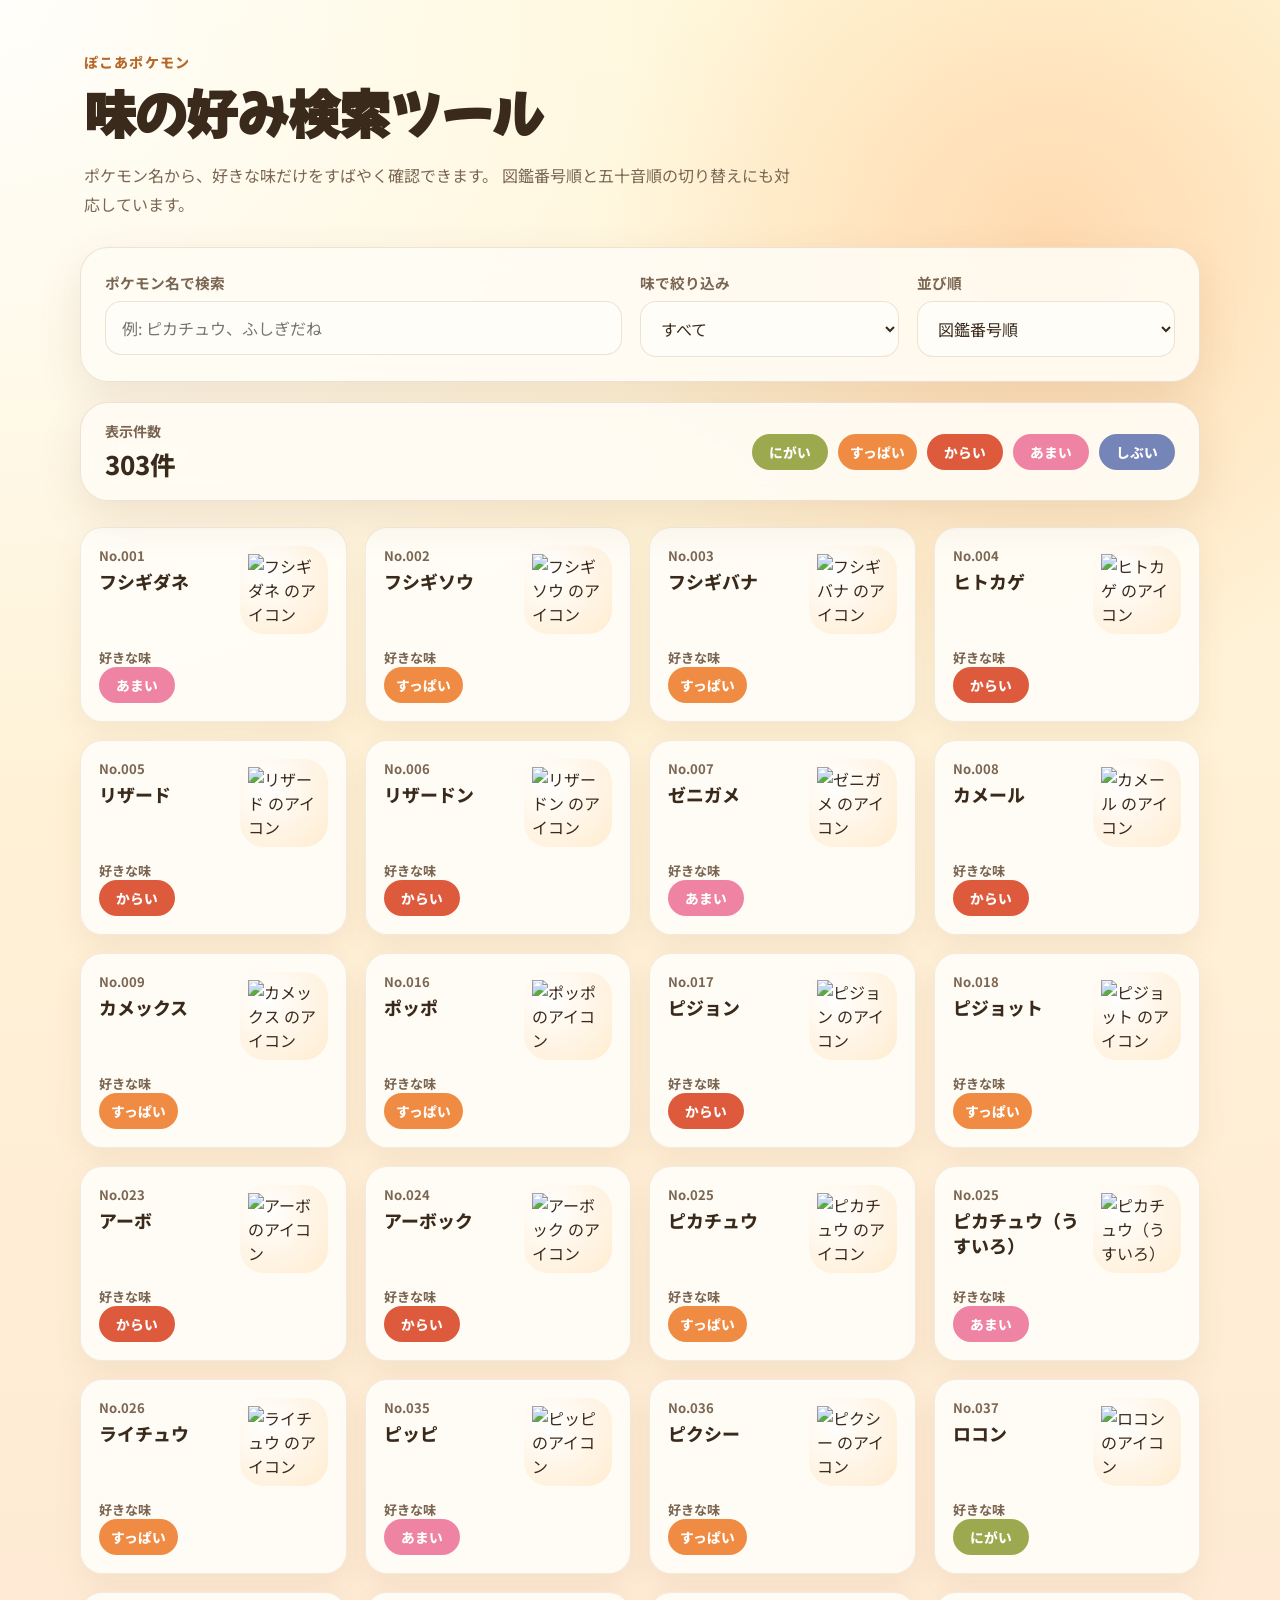
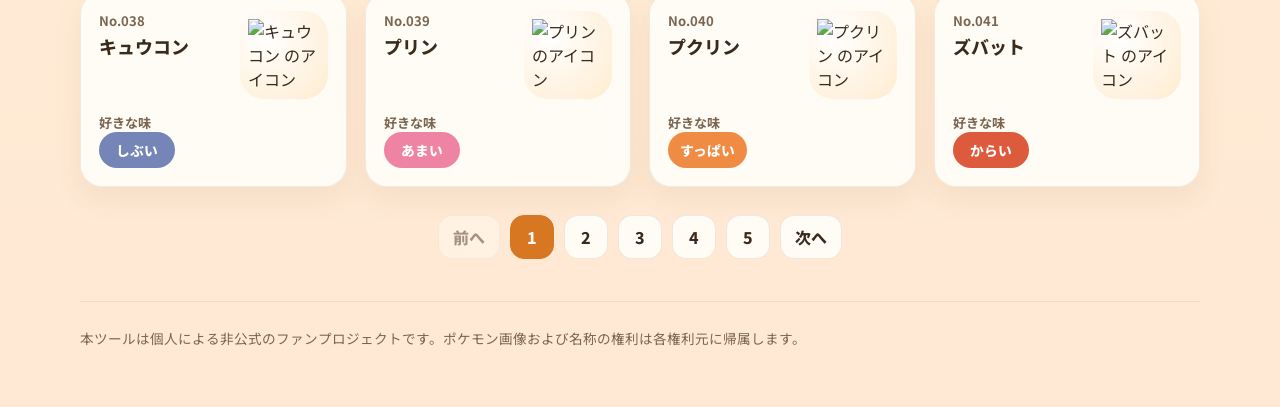
==== index.html @ 2822f82b "Add pokemon taste search tool" ====
<!DOCTYPE html>
<html lang="ja">
<head>
  <meta charset="UTF-8">
  <meta name="viewport" content="width=device-width, initial-scale=1.0">
  <title>ぽこあ 味の好み検索</title>
  <meta name="description" content="ポケモン名から、にがい・すっぱい・からい・あまい・しぶいの好みを検索できるツールです。">
  <link rel="preconnect" href="https://fonts.googleapis.com">
  <link rel="preconnect" href="https://fonts.gstatic.com" crossorigin>
  <link href="https://fonts.googleapis.com/css2?family=Mochiy+Pop+One&family=Noto+Sans+JP:wght@400;500;700;800&display=swap" rel="stylesheet">
  <link rel="stylesheet" href="./style.css">
</head>
<body>
  <main class="page">
    <section class="hero">
      <p class="hero-kicker">ぽこあポケモン</p>
      <h1>味の好み検索ツール</h1>
      <p class="hero-copy">
        ポケモン名から、好きな味だけをすばやく確認できます。
        図鑑番号順と五十音順の切り替えにも対応しています。
      </p>
    </section>

    <section class="panel controls" aria-label="検索条件">
      <div class="field field-wide">
        <label for="searchName">ポケモン名で検索</label>
        <input id="searchName" type="text" placeholder="例: ピカチュウ、ふしぎだね">
      </div>

      <div class="field">
        <label for="tasteFilter">味で絞り込み</label>
        <select id="tasteFilter">
          <option value="">すべて</option>
          <option value="にがい">にがい</option>
          <option value="すっぱい">すっぱい</option>
          <option value="からい">からい</option>
          <option value="あまい">あまい</option>
          <option value="しぶい">しぶい</option>
        </select>
      </div>

      <div class="field">
        <label for="sortOrder">並び順</label>
        <select id="sortOrder">
          <option value="dex">図鑑番号順</option>
          <option value="kana">五十音順</option>
        </select>
      </div>
    </section>

    <section class="panel summary" aria-live="polite">
      <div>
        <p class="summary-label">表示件数</p>
        <p id="resultCount" class="summary-value">0件</p>
      </div>
      <div class="taste-legend" aria-label="味の色分け">
        <span class="taste-pill taste-にがい">にがい</span>
        <span class="taste-pill taste-すっぱい">すっぱい</span>
        <span class="taste-pill taste-からい">からい</span>
        <span class="taste-pill taste-あまい">あまい</span>
        <span class="taste-pill taste-しぶい">しぶい</span>
      </div>
    </section>

    <section>
      <div id="pokemonGrid" class="pokemon-grid" aria-live="polite"></div>
      <div id="pagination" class="pagination" aria-label="ページ切り替え"></div>
    </section>

    <footer class="site-footer">
      <p>本ツールは個人による非公式のファンプロジェクトです。ポケモン画像および名称の権利は各権利元に帰属します。</p>
    </footer>
  </main>

  <script src="./data/pokemon-tastes.js"></script>
  <script src="./script.js"></script>
</body>
</html>
---- style.css ----
:root {
  --bg-top: #fff7d8;
  --bg-bottom: #ffe8d4;
  --panel: rgba(255, 252, 245, 0.88);
  --panel-strong: #fffdf7;
  --text-main: #3a2a1c;
  --text-soft: #7a6652;
  --line: rgba(141, 97, 52, 0.16);
  --shadow: 0 16px 44px rgba(123, 76, 31, 0.12);
  --radius-xl: 28px;
  --radius-lg: 22px;
  --radius-md: 16px;
  --taste-bitter: #9da94f;
  --taste-sour: #f08b43;
  --taste-spicy: #dd5a3d;
  --taste-sweet: #ef83a4;
  --taste-astringent: #7585b8;
}

* {
  box-sizing: border-box;
}

body {
  margin: 0;
  font-family: "Noto Sans JP", sans-serif;
  color: var(--text-main);
  background:
    radial-gradient(circle at top left, rgba(255, 255, 255, 0.88), transparent 34%),
    radial-gradient(circle at right 18% top 12%, rgba(255, 209, 163, 0.75), transparent 22%),
    linear-gradient(180deg, var(--bg-top), var(--bg-bottom));
  min-height: 100vh;
}

.page {
  width: min(1120px, calc(100% - 32px));
  margin: 0 auto;
  padding: 40px 0 56px;
}

.hero {
  padding: 12px 4px 28px;
}

.hero-kicker {
  margin: 0 0 10px;
  color: #b56a2c;
  font-size: 0.88rem;
  font-weight: 800;
  letter-spacing: 0.08em;
}

.hero h1 {
  margin: 0;
  font-family: "Mochiy Pop One", sans-serif;
  font-size: clamp(2rem, 4vw, 3.3rem);
  line-height: 1.2;
}

.hero-copy {
  max-width: 720px;
  margin: 18px 0 0;
  color: var(--text-soft);
  line-height: 1.8;
}

.panel {
  background: var(--panel);
  border: 1px solid var(--line);
  border-radius: var(--radius-xl);
  box-shadow: var(--shadow);
  backdrop-filter: blur(14px);
}

.controls {
  display: grid;
  grid-template-columns: minmax(0, 2fr) repeat(2, minmax(180px, 1fr));
  gap: 18px;
  padding: 24px;
}

.field {
  display: flex;
  flex-direction: column;
  gap: 8px;
}

.field label {
  font-size: 0.92rem;
  font-weight: 700;
  color: var(--text-soft);
}

.field input,
.field select {
  width: 100%;
  padding: 14px 16px;
  border: 1px solid rgba(151, 105, 58, 0.18);
  border-radius: var(--radius-md);
  background: var(--panel-strong);
  color: var(--text-main);
  font: inherit;
  outline: none;
  transition: border-color 0.2s ease, transform 0.2s ease, box-shadow 0.2s ease;
}

.field input:focus,
.field select:focus {
  border-color: rgba(219, 119, 33, 0.6);
  box-shadow: 0 0 0 4px rgba(245, 162, 67, 0.14);
  transform: translateY(-1px);
}

.summary {
  display: flex;
  justify-content: space-between;
  align-items: center;
  gap: 16px;
  margin-top: 20px;
  padding: 18px 24px;
}

.summary-label {
  margin: 0 0 4px;
  color: var(--text-soft);
  font-size: 0.88rem;
  font-weight: 700;
}

.summary-value {
  margin: 0;
  font-size: 1.6rem;
  font-weight: 800;
}

.taste-legend {
  display: flex;
  flex-wrap: wrap;
  gap: 10px;
  justify-content: flex-end;
}

.taste-pill {
  display: inline-flex;
  align-items: center;
  justify-content: center;
  min-width: 76px;
  padding: 8px 12px;
  border-radius: 999px;
  font-size: 0.86rem;
  font-weight: 800;
  color: #fff;
}

.taste-にがい { background: var(--taste-bitter); }
.taste-すっぱい { background: var(--taste-sour); }
.taste-からい { background: var(--taste-spicy); }
.taste-あまい { background: var(--taste-sweet); }
.taste-しぶい { background: var(--taste-astringent); }

.pokemon-grid {
  display: grid;
  grid-template-columns: repeat(auto-fill, minmax(230px, 1fr));
  gap: 18px;
  margin-top: 26px;
}

.pokemon-card,
.empty-state {
  background: rgba(255, 253, 248, 0.92);
  border: 1px solid rgba(151, 105, 58, 0.12);
  border-radius: var(--radius-lg);
  box-shadow: 0 12px 30px rgba(123, 76, 31, 0.08);
}

.pokemon-card {
  padding: 18px;
  display: flex;
  flex-direction: column;
  gap: 14px;
  transition: transform 0.24s ease, box-shadow 0.24s ease, border-color 0.24s ease;
}

.pokemon-card:hover {
  transform: translateY(-4px);
  border-color: rgba(219, 119, 33, 0.34);
  box-shadow: 0 18px 38px rgba(123, 76, 31, 0.13);
}

.card-head {
  display: flex;
  justify-content: space-between;
  align-items: flex-start;
  gap: 10px;
}

.card-number {
  margin: 0;
  color: var(--text-soft);
  font-size: 0.82rem;
  font-weight: 700;
}

.card-name {
  margin: 4px 0 0;
  font-size: 1.12rem;
  font-weight: 800;
  line-height: 1.4;
}

.card-icon-wrap {
  width: 88px;
  height: 88px;
  border-radius: 24px;
  background:
    radial-gradient(circle at 30% 30%, rgba(255, 255, 255, 0.95), rgba(255, 235, 206, 0.94));
  display: grid;
  place-items: center;
  flex-shrink: 0;
  overflow: hidden;
}

.card-icon {
  width: 72px;
  height: 72px;
  object-fit: contain;
}

.card-footer {
  display: flex;
  justify-content: flex-start;
  align-items: center;
  gap: 10px;
}

.taste-caption {
  margin: 0;
  color: var(--text-soft);
  font-size: 0.82rem;
  font-weight: 700;
}

.empty-state {
  grid-column: 1 / -1;
  padding: 48px 24px;
  text-align: center;
}

.empty-state h2 {
  margin: 0 0 10px;
  font-size: 1.3rem;
}

.empty-state p {
  margin: 0;
  color: var(--text-soft);
  line-height: 1.7;
}

.pagination {
  display: flex;
  justify-content: center;
  flex-wrap: wrap;
  gap: 10px;
  margin-top: 28px;
}

.page-btn {
  min-width: 44px;
  height: 44px;
  padding: 0 14px;
  border: 1px solid rgba(151, 105, 58, 0.14);
  border-radius: 14px;
  background: rgba(255, 253, 248, 0.92);
  color: var(--text-main);
  font: inherit;
  font-weight: 800;
  cursor: pointer;
  transition: background-color 0.2s ease, border-color 0.2s ease, transform 0.2s ease;
}

.page-btn:hover:not(:disabled) {
  transform: translateY(-1px);
  border-color: rgba(219, 119, 33, 0.35);
}

.page-btn.active {
  background: #d77721;
  border-color: #d77721;
  color: #fff;
}

.page-btn:disabled {
  opacity: 0.45;
  cursor: not-allowed;
}

.site-footer {
  margin-top: 42px;
  padding-top: 24px;
  border-top: 1px solid rgba(151, 105, 58, 0.12);
}

.site-footer p {
  margin: 0;
  color: var(--text-soft);
  font-size: 0.85rem;
  line-height: 1.8;
}

@media (max-width: 900px) {
  .controls {
    grid-template-columns: 1fr;
  }

  .summary {
    flex-direction: column;
    align-items: flex-start;
  }

  .taste-legend {
    justify-content: flex-start;
  }
}

@media (max-width: 640px) {
  .page {
    width: min(100% - 20px, 1120px);
    padding-top: 24px;
  }

  .hero {
    padding-bottom: 20px;
  }

  .pokemon-grid {
    grid-template-columns: 1fr;
  }
}
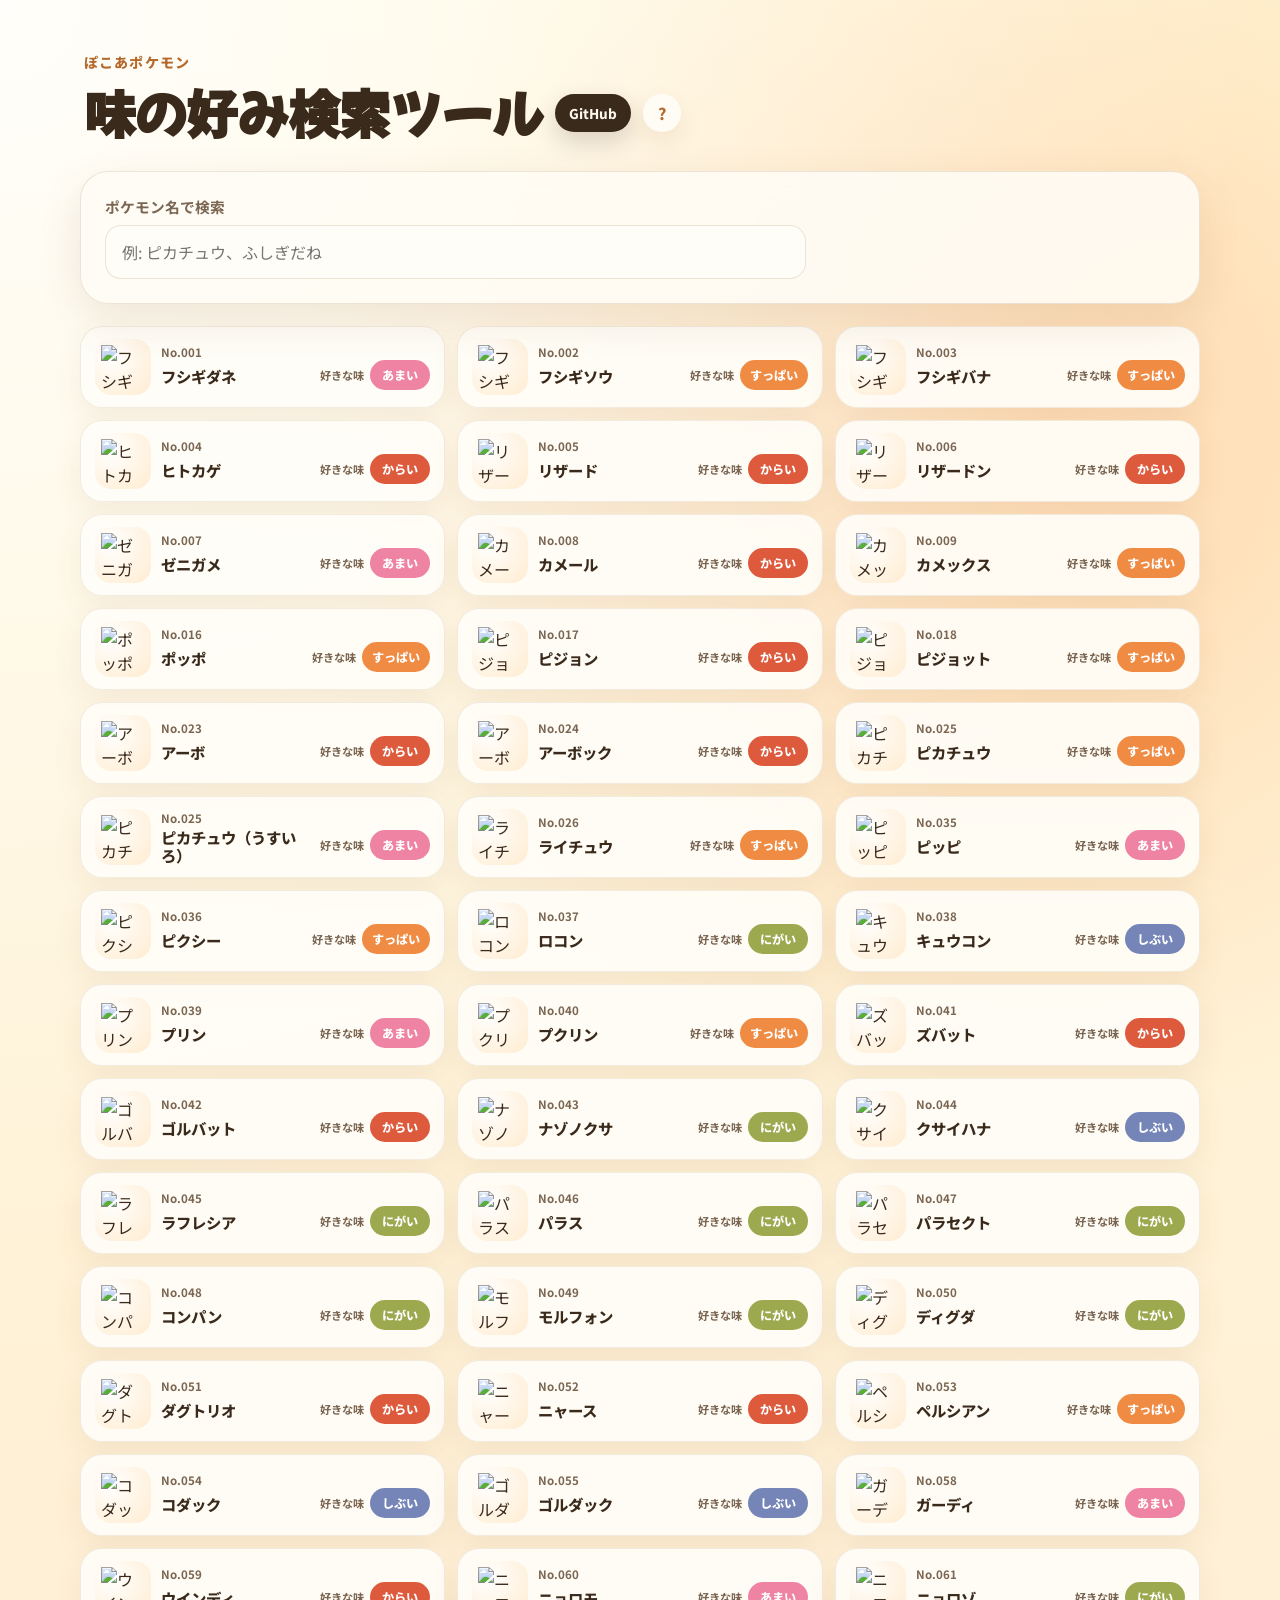
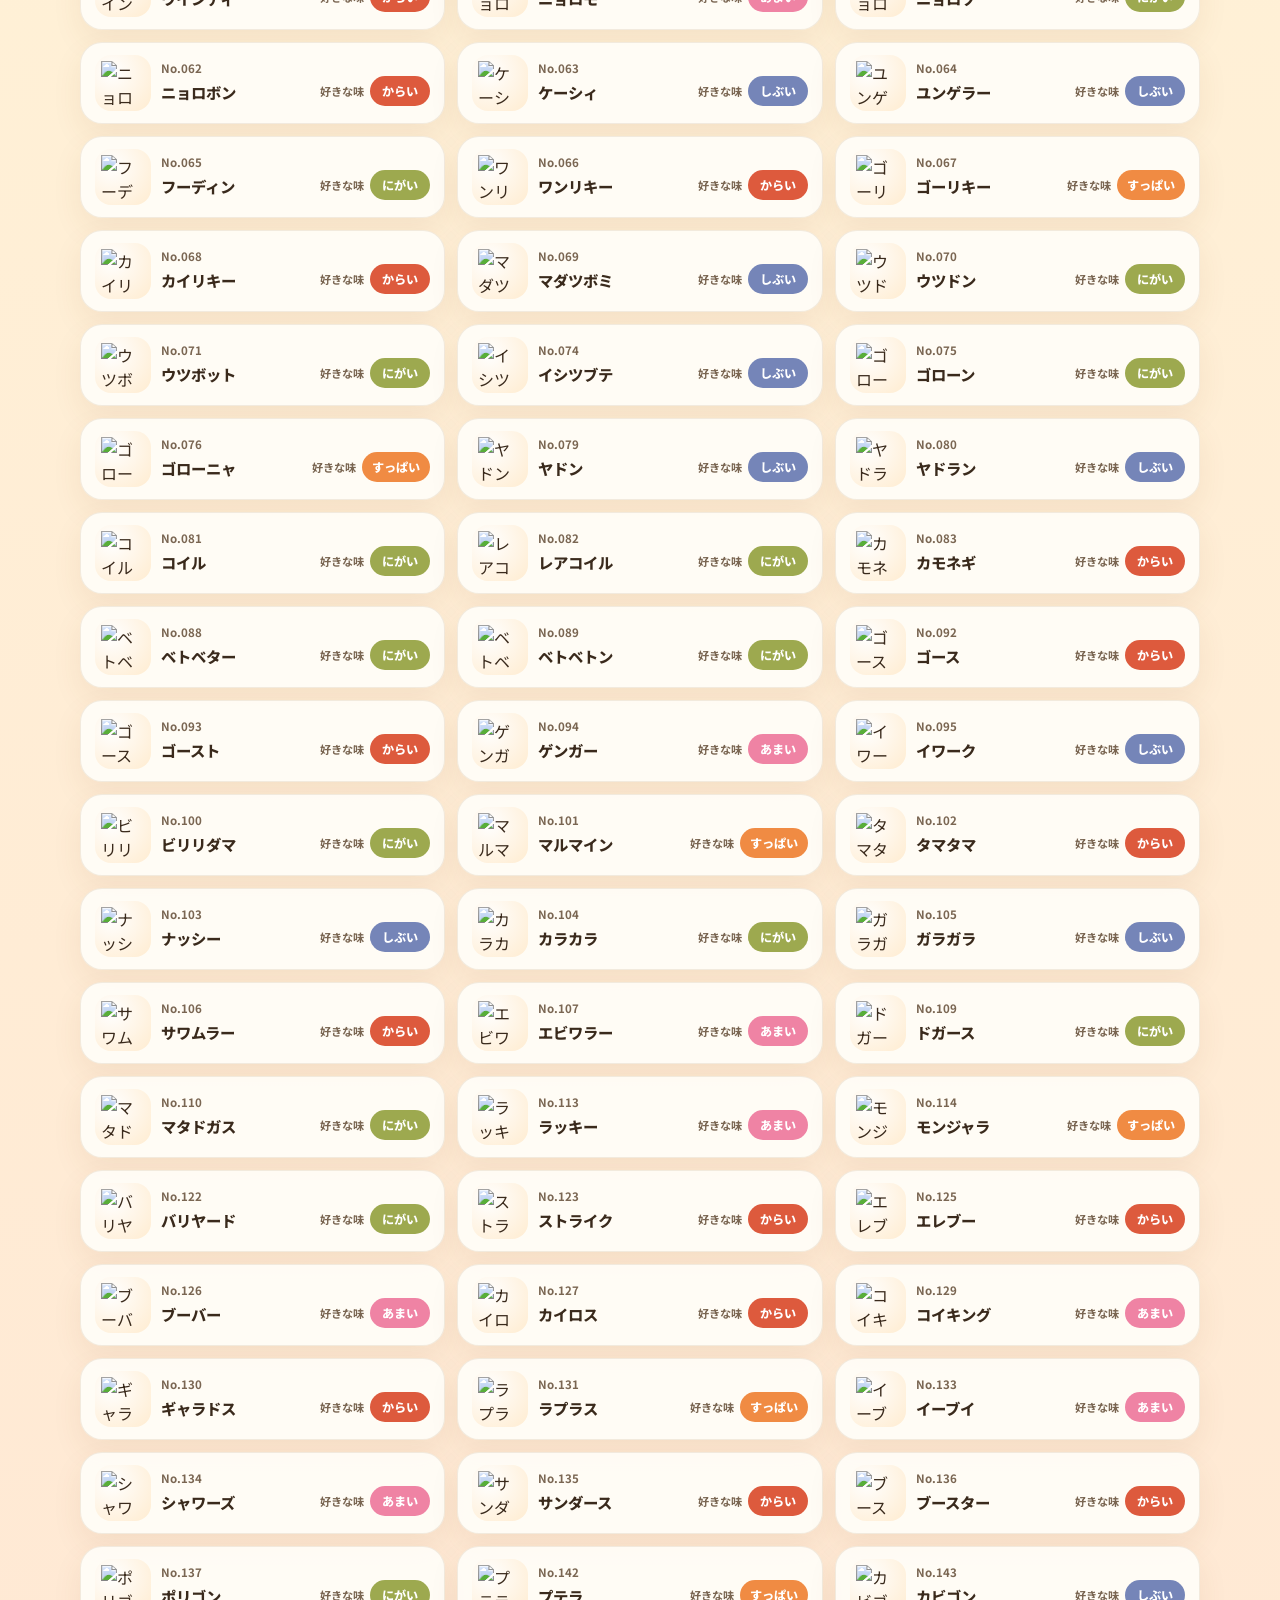
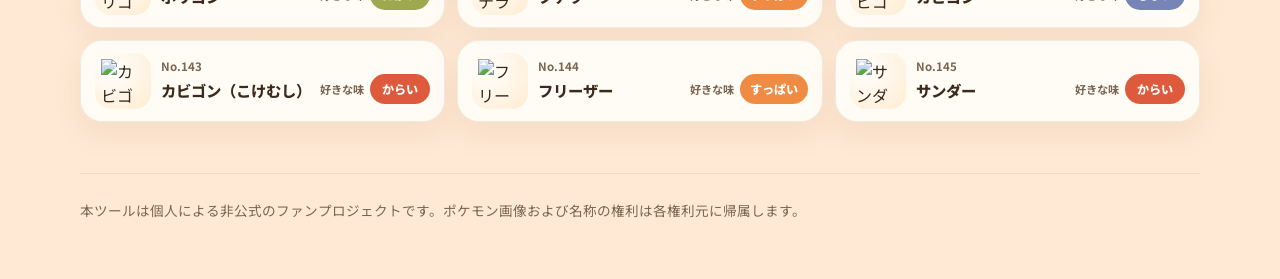
==== commit 8f6cfaba: "Refine search UI and related Pokemon display" ====
--- a/index.html
+++ b/index.html
@@ -8,63 +8,709 @@
   <link rel="preconnect" href="https://fonts.googleapis.com">
   <link rel="preconnect" href="https://fonts.gstatic.com" crossorigin>
   <link href="https://fonts.googleapis.com/css2?family=Mochiy+Pop+One&family=Noto+Sans+JP:wght@400;500;700;800&display=swap" rel="stylesheet">
-  <link rel="stylesheet" href="./style.css">
+  <style>
+:root {
+  --bg-top: #fff7d8;
+  --bg-bottom: #ffe8d4;
+  --panel: rgba(255, 252, 245, 0.88);
+  --panel-strong: #fffdf7;
+  --text-main: #3a2a1c;
+  --text-soft: #7a6652;
+  --line: rgba(141, 97, 52, 0.16);
+  --shadow: 0 16px 44px rgba(123, 76, 31, 0.12);
+  --radius-xl: 28px;
+  --radius-lg: 22px;
+  --radius-md: 16px;
+  --taste-bitter: #9da94f;
+  --taste-sour: #f08b43;
+  --taste-spicy: #dd5a3d;
+  --taste-sweet: #ef83a4;
+  --taste-astringent: #7585b8;
+}
+
+* {
+  box-sizing: border-box;
+}
+
+body {
+  margin: 0;
+  font-family: "Noto Sans JP", sans-serif;
+  color: var(--text-main);
+  background:
+    radial-gradient(circle at top left, rgba(255, 255, 255, 0.88), transparent 34%),
+    radial-gradient(circle at right 18% top 12%, rgba(255, 209, 163, 0.75), transparent 22%),
+    linear-gradient(180deg, var(--bg-top), var(--bg-bottom));
+  min-height: 100vh;
+}
+
+.page {
+  width: min(1120px, calc(100% - 32px));
+  margin: 0 auto;
+  padding: 40px 0 56px;
+}
+
+.hero {
+  padding: 12px 4px 28px;
+}
+
+.hero-kicker {
+  margin: 0 0 10px;
+  color: #b56a2c;
+  font-size: 0.88rem;
+  font-weight: 800;
+  letter-spacing: 0.08em;
+}
+
+.hero h1 {
+  margin: 0;
+  font-family: "Mochiy Pop One", sans-serif;
+  font-size: clamp(2rem, 4vw, 3.3rem);
+  line-height: 1.2;
+}
+
+.hero-title-row {
+  display: inline-flex;
+  align-items: center;
+  gap: 12px;
+  position: relative;
+}
+
+.hero-help {
+  width: 38px;
+  height: 38px;
+  border: 0;
+  border-radius: 999px;
+  background: rgba(255, 253, 248, 0.92);
+  color: #b56a2c;
+  box-shadow: 0 10px 24px rgba(123, 76, 31, 0.1);
+  font: inherit;
+  font-size: 1rem;
+  font-weight: 800;
+  cursor: pointer;
+}
+
+.hero-github-link {
+  display: inline-flex;
+  align-items: center;
+  justify-content: center;
+  height: 38px;
+  padding: 0 14px;
+  border-radius: 999px;
+  background: #3a2a1c;
+  color: #fff8ef;
+  box-shadow: 0 10px 24px rgba(58, 42, 28, 0.18);
+  font-size: 0.84rem;
+  font-weight: 800;
+  text-decoration: none;
+  white-space: nowrap;
+}
+
+.hero-help-pop {
+  position: absolute;
+  top: calc(100% + 12px);
+  left: 0;
+  z-index: 5;
+  width: min(560px, calc(100vw - 40px));
+  padding: 16px;
+  border: 1px solid rgba(151, 105, 58, 0.12);
+  border-radius: 20px;
+  background: rgba(255, 253, 248, 0.96);
+  box-shadow: 0 18px 38px rgba(123, 76, 31, 0.14);
+}
+
+.hero-help-pop[hidden] {
+  display: none;
+}
+
+.hero-help-chips {
+  display: flex;
+  flex-wrap: wrap;
+  gap: 10px;
+}
+
+.hero-info-chip {
+  display: inline-flex;
+  align-items: center;
+  padding: 8px 12px;
+  border-radius: 999px;
+  background: #fff4df;
+  color: var(--text-soft);
+  font-size: 0.85rem;
+  font-weight: 700;
+}
+
+.panel {
+  background: var(--panel);
+  border: 1px solid var(--line);
+  border-radius: var(--radius-xl);
+  box-shadow: var(--shadow);
+  backdrop-filter: blur(14px);
+}
+
+.controls {
+  display: grid;
+  grid-template-columns: minmax(0, 2fr) minmax(180px, 1fr);
+  gap: 18px;
+  padding: 24px;
+}
+
+.field {
+  display: flex;
+  flex-direction: column;
+  gap: 8px;
+}
+
+.field label {
+  font-size: 0.92rem;
+  font-weight: 700;
+  color: var(--text-soft);
+}
+
+.search-input-wrap {
+  position: relative;
+}
+
+.field input,
+.field select {
+  width: 100%;
+  padding: 14px 16px;
+  border: 1px solid rgba(151, 105, 58, 0.18);
+  border-radius: var(--radius-md);
+  background: var(--panel-strong);
+  color: var(--text-main);
+  font: inherit;
+  outline: none;
+  transition: border-color 0.2s ease, transform 0.2s ease, box-shadow 0.2s ease;
+}
+
+.field input:focus,
+.field select:focus {
+  border-color: rgba(219, 119, 33, 0.6);
+  box-shadow: 0 0 0 4px rgba(245, 162, 67, 0.14);
+  transform: translateY(-1px);
+}
+
+.search-input-wrap input {
+  padding-right: 52px;
+}
+
+.search-clear {
+  position: absolute;
+  top: 50%;
+  right: 10px;
+  transform: translateY(-50%);
+  width: 32px;
+  height: 32px;
+  border: 0;
+  border-radius: 999px;
+  background: #f3e4cf;
+  color: #8d6847;
+  font: inherit;
+  font-size: 1rem;
+  font-weight: 800;
+  line-height: 1;
+  cursor: pointer;
+}
+
+.search-clear[hidden] {
+  display: none;
+}
+
+.taste-pill {
+  display: inline-flex;
+  align-items: center;
+  justify-content: center;
+  min-width: 76px;
+  padding: 8px 12px;
+  border-radius: 999px;
+  font-size: 0.86rem;
+  font-weight: 800;
+  color: #fff;
+}
+
+.taste-にがい { background: var(--taste-bitter); }
+.taste-すっぱい { background: var(--taste-sour); }
+.taste-からい { background: var(--taste-spicy); }
+.taste-あまい { background: var(--taste-sweet); }
+.taste-しぶい { background: var(--taste-astringent); }
+
+.pokemon-grid {
+  display: grid;
+  grid-template-columns: repeat(3, minmax(0, 1fr));
+  gap: 12px;
+  margin-top: 22px;
+}
+
+.pokemon-card,
+.empty-state {
+  background: rgba(255, 253, 248, 0.92);
+  border: 1px solid rgba(151, 105, 58, 0.12);
+  border-radius: var(--radius-lg);
+  box-shadow: 0 12px 30px rgba(123, 76, 31, 0.08);
+}
+
+.pokemon-card {
+  padding: 12px 14px;
+  transition: transform 0.24s ease, box-shadow 0.24s ease, border-color 0.24s ease;
+}
+
+.pokemon-card:hover {
+  transform: translateY(-2px);
+  border-color: rgba(219, 119, 33, 0.34);
+  box-shadow: 0 14px 28px rgba(123, 76, 31, 0.11);
+}
+
+.card-main {
+  display: flex;
+  align-items: center;
+  gap: 10px;
+}
+
+.card-body {
+  min-width: 0;
+  flex: 1;
+}
+
+.card-row {
+  display: flex;
+  align-items: center;
+  justify-content: space-between;
+  gap: 10px;
+}
+
+.card-number {
+  margin: 0;
+  color: var(--text-soft);
+  font-size: 0.72rem;
+  font-weight: 700;
+}
+
+.card-name {
+  margin: 2px 0 0;
+  font-size: 0.96rem;
+  font-weight: 800;
+  line-height: 1.2;
+}
+
+.card-icon-wrap {
+  width: 56px;
+  height: 56px;
+  border-radius: 16px;
+  background:
+    radial-gradient(circle at 30% 30%, rgba(255, 255, 255, 0.95), rgba(255, 235, 206, 0.94));
+  display: grid;
+  place-items: center;
+  flex-shrink: 0;
+  overflow: hidden;
+}
+
+.card-icon {
+  width: 44px;
+  height: 44px;
+  object-fit: contain;
+}
+
+.card-footer {
+  display: flex;
+  align-items: center;
+  gap: 6px;
+  flex-shrink: 0;
+}
+
+.card-footer-mobile {
+  display: none;
+}
+
+.taste-caption {
+  margin: 0;
+  color: var(--text-soft);
+  font-size: 0.7rem;
+  font-weight: 700;
+}
+
+.taste-pill {
+  min-width: 60px;
+  padding: 6px 10px;
+  font-size: 0.76rem;
+}
+
+.empty-state {
+  grid-column: 1 / -1;
+  padding: 48px 24px;
+  text-align: center;
+}
+
+.empty-state h2 {
+  margin: 0 0 10px;
+  font-size: 1.3rem;
+}
+
+.empty-state p {
+  margin: 0;
+  color: var(--text-soft);
+  line-height: 1.7;
+}
+
+.scroll-sentinel {
+  width: 100%;
+  height: 1px;
+  margin-top: 8px;
+}
+
+.related-section {
+  margin-top: 24px;
+}
+
+.related-section[hidden] {
+  display: none;
+}
+
+.related-title {
+  margin: 0 0 12px;
+  font-size: 1rem;
+  font-weight: 800;
+}
+
+.related-title-row {
+  display: inline-flex;
+  align-items: center;
+  gap: 10px;
+  position: relative;
+  margin-bottom: 12px;
+}
+
+.related-help-pop {
+  position: absolute;
+  top: calc(100% + 10px);
+  left: 0;
+  z-index: 5;
+  width: min(420px, calc(100vw - 40px));
+  padding: 14px;
+  border: 1px solid rgba(151, 105, 58, 0.12);
+  border-radius: 18px;
+  background: rgba(255, 253, 248, 0.96);
+  box-shadow: 0 18px 38px rgba(123, 76, 31, 0.14);
+}
+
+.related-help-pop[hidden] {
+  display: none;
+}
+
+.related-help-text {
+  margin: 0;
+  color: var(--text-soft);
+  font-size: 0.84rem;
+  line-height: 1.7;
+  font-weight: 700;
+}
+
+.related-grid {
+  display: grid;
+  grid-template-columns: repeat(3, minmax(0, 1fr));
+  gap: 10px;
+}
+
+.related-card {
+  display: flex;
+  align-items: center;
+  gap: 8px;
+  padding: 10px;
+  border: 1px solid rgba(151, 105, 58, 0.12);
+  border-radius: 16px;
+  background: rgba(255, 253, 248, 0.92);
+  box-shadow: 0 10px 24px rgba(123, 76, 31, 0.08);
+}
+
+.related-icon-wrap {
+  width: 42px;
+  height: 42px;
+  display: grid;
+  place-items: center;
+  border-radius: 14px;
+  background: radial-gradient(circle at 30% 30%, rgba(255, 255, 255, 0.95), rgba(255, 235, 206, 0.94));
+  flex-shrink: 0;
+}
+
+.related-icon {
+  width: 34px;
+  height: 34px;
+  object-fit: contain;
+}
+
+.related-body {
+  min-width: 0;
+}
+
+.related-number {
+  margin: 0;
+  color: var(--text-soft);
+  font-size: 0.68rem;
+  font-weight: 700;
+}
+
+.related-name {
+  margin: 2px 0 0;
+  font-size: 0.84rem;
+  font-weight: 800;
+  line-height: 1.2;
+  word-break: break-word;
+}
+
+.related-taste {
+  margin-top: 6px;
+}
+
+.related-taste .taste-pill {
+  min-width: 0;
+  padding: 4px 8px;
+  font-size: 0.68rem;
+}
+
+.site-footer {
+  margin-top: 42px;
+  padding-top: 24px;
+  border-top: 1px solid rgba(151, 105, 58, 0.12);
+}
+
+.site-footer p {
+  margin: 0;
+  color: var(--text-soft);
+  font-size: 0.85rem;
+  line-height: 1.8;
+}
+
+@media (max-width: 900px) {
+  .controls {
+    grid-template-columns: 1fr;
+  }
+
+  .pokemon-grid {
+    grid-template-columns: repeat(2, minmax(0, 1fr));
+  }
+
+  .related-grid {
+    grid-template-columns: repeat(2, minmax(0, 1fr));
+  }
+}
+
+@media (max-width: 640px) {
+  .page {
+    width: min(100% - 20px, 1120px);
+    padding-top: 24px;
+  }
+
+  .hero {
+    padding-bottom: 20px;
+  }
+
+  .hero-title-row {
+    gap: 10px;
+  }
+
+  .hero-help {
+    width: 34px;
+    height: 34px;
+  }
+
+  .hero-github-link {
+    height: 34px;
+    padding: 0 12px;
+    font-size: 0.74rem;
+  }
+
+  .hero-help-pop {
+    left: -4px;
+    padding: 12px;
+  }
+
+  .hero-info-chip {
+    font-size: 0.76rem;
+    padding: 7px 10px;
+  }
+
+  .pokemon-grid {
+    grid-template-columns: repeat(3, minmax(0, 1fr));
+    gap: 8px;
+  }
+
+  .related-grid {
+    grid-template-columns: repeat(3, minmax(0, 1fr));
+    gap: 8px;
+  }
+
+  .related-card {
+    flex-direction: column;
+    align-items: center;
+    gap: 6px;
+    padding: 9px 6px;
+  }
+
+  .related-body {
+    text-align: center;
+  }
+
+  .related-number {
+    font-size: 0.62rem;
+  }
+
+  .related-name {
+    font-size: 0.74rem;
+  }
+
+  .related-taste {
+    margin-top: 5px;
+  }
+
+  .related-taste .taste-pill {
+    padding: 4px 7px;
+    font-size: 0.62rem;
+  }
+
+  .related-icon-wrap {
+    width: 40px;
+    height: 40px;
+  }
+
+  .related-icon {
+    width: 32px;
+    height: 32px;
+  }
+
+  .card-row {
+    flex-direction: column;
+    align-items: center;
+    gap: 4px;
+  }
+
+  .pokemon-card {
+    padding: 10px 6px;
+    border-radius: 18px;
+  }
+
+  .card-main {
+    flex-direction: column;
+    gap: 6px;
+    align-items: center;
+  }
+
+  .card-body {
+    width: 100%;
+  }
+
+  .card-number {
+    text-align: center;
+    font-size: 0.62rem;
+  }
+
+  .card-name {
+    margin: 0;
+    font-size: 0.78rem;
+    text-align: center;
+    word-break: break-word;
+  }
+
+  .card-icon-wrap {
+    width: 46px;
+    height: 46px;
+    border-radius: 14px;
+  }
+
+  .card-icon {
+    width: 36px;
+    height: 36px;
+  }
+
+  .card-footer {
+    display: none;
+  }
+
+  .card-footer-mobile {
+    display: flex;
+    justify-content: center;
+    margin-top: 6px;
+    padding-left: 0;
+  }
+
+  .card-footer-mobile > div {
+    display: flex;
+    justify-content: center;
+  }
+
+  .card-footer-mobile .taste-caption {
+    display: none;
+  }
+
+  .card-footer-mobile .taste-pill {
+    min-width: fit-content;
+    width: auto;
+    padding: 5px 10px;
+    font-size: 0.68rem;
+  }
+}
+  </style>
 </head>
 <body>
   <main class="page">
     <section class="hero">
       <p class="hero-kicker">ぽこあポケモン</p>
-      <h1>味の好み検索ツール</h1>
-      <p class="hero-copy">
-        ポケモン名から、好きな味だけをすばやく確認できます。
-        図鑑番号順と五十音順の切り替えにも対応しています。
-      </p>
+      <div class="hero-title-row">
+        <h1>味の好み検索ツール</h1>
+        <a
+          class="hero-github-link"
+          href="https://github.com/KoichiKiyokawa/pokopia-tools/tree/main"
+          target="_blank"
+          rel="noreferrer"
+        >GitHub</a>
+        <button
+          id="heroHelpButton"
+          class="hero-help"
+          type="button"
+          aria-label="このツールの説明を表示"
+          aria-expanded="false"
+          aria-controls="heroHelpPop"
+        >?</button>
+        <div id="heroHelpPop" class="hero-help-pop" hidden>
+          <div class="hero-help-chips">
+            <span class="hero-info-chip">ポケモン名で検索できます</span>
+            <span class="hero-info-chip">ひらがな入力にも対応しています</span>
+            <span class="hero-info-chip">検索結果は図鑑番号順で表示されます</span>
+            <span class="hero-info-chip">下へ進むと自動で続きを読み込みます</span>
+          </div>
+        </div>
+      </div>
     </section>
 
     <section class="panel controls" aria-label="検索条件">
       <div class="field field-wide">
         <label for="searchName">ポケモン名で検索</label>
-        <input id="searchName" type="text" placeholder="例: ピカチュウ、ふしぎだね">
-      </div>
-
-      <div class="field">
-        <label for="tasteFilter">味で絞り込み</label>
-        <select id="tasteFilter">
-          <option value="">すべて</option>
-          <option value="にがい">にがい</option>
-          <option value="すっぱい">すっぱい</option>
-          <option value="からい">からい</option>
-          <option value="あまい">あまい</option>
-          <option value="しぶい">しぶい</option>
-        </select>
-      </div>
-
-      <div class="field">
-        <label for="sortOrder">並び順</label>
-        <select id="sortOrder">
-          <option value="dex">図鑑番号順</option>
-          <option value="kana">五十音順</option>
-        </select>
+        <div class="search-input-wrap">
+          <input id="searchName" type="text" placeholder="例: ピカチュウ、ふしぎだね">
+          <button id="clearSearchButton" class="search-clear" type="button" aria-label="検索文字をクリア" hidden>×</button>
+        </div>
       </div>
     </section>
 
-    <section class="panel summary" aria-live="polite">
-      <div>
-        <p class="summary-label">表示件数</p>
-        <p id="resultCount" class="summary-value">0件</p>
-      </div>
-      <div class="taste-legend" aria-label="味の色分け">
-        <span class="taste-pill taste-にがい">にがい</span>
-        <span class="taste-pill taste-すっぱい">すっぱい</span>
-        <span class="taste-pill taste-からい">からい</span>
-        <span class="taste-pill taste-あまい">あまい</span>
-        <span class="taste-pill taste-しぶい">しぶい</span>
-      </div>
-    </section>
-
     <section>
       <div id="pokemonGrid" class="pokemon-grid" aria-live="polite"></div>
-      <div id="pagination" class="pagination" aria-label="ページ切り替え"></div>
+      <div id="scrollSentinel" class="scroll-sentinel" aria-hidden="true"></div>
+    </section>
+
+    <section id="relatedSection" class="related-section" hidden>
+      <div class="related-title-row">
+        <h2 class="related-title">関連ポケモン</h2>
+        <button
+          id="relatedHelpButton"
+          class="hero-help"
+          type="button"
+          aria-label="関連ポケモンの説明を表示"
+          aria-expanded="false"
+          aria-controls="relatedHelpPop"
+        >?</button>
+        <div id="relatedHelpPop" class="related-help-pop" hidden>
+          <p class="related-help-text">検索で見つかったポケモンを基準にして、図鑑番号が前後3番くらいの近いポケモンを表示しています。進化前後や近い番号の仲間を見つけやすくするための目安です。</p>
+        </div>
+      </div>
+      <div id="relatedGrid" class="related-grid"></div>
     </section>
 
     <footer class="site-footer">
@@ -72,7 +718,2438 @@
     </footer>
   </main>
 
-  <script src="./data/pokemon-tastes.js"></script>
-  <script src="./script.js"></script>
+  <script>
+window.POKEMON_TASTES = [
+  {
+    "dexNumber": 1,
+    "name": "フシギダネ",
+    "baseName": "フシギダネ",
+    "taste": "あまい",
+    "iconUrl": "https://img.game8.jp/2216228/b55df8b8fe1da2b2a6078a68848c8493.png/show"
+  },
+  {
+    "dexNumber": 2,
+    "name": "フシギソウ",
+    "baseName": "フシギソウ",
+    "taste": "すっぱい",
+    "iconUrl": "https://img.game8.jp/2216272/3da2869732335a0756fcc659ce4cdc3a.png/show"
+  },
+  {
+    "dexNumber": 3,
+    "name": "フシギバナ",
+    "baseName": "フシギバナ",
+    "taste": "すっぱい",
+    "iconUrl": "https://img.game8.jp/2216181/ec5e2d94e72f5778b9bb52118e099465.png/show"
+  },
+  {
+    "dexNumber": 4,
+    "name": "ヒトカゲ",
+    "baseName": "ヒトカゲ",
+    "taste": "からい",
+    "iconUrl": "https://img.game8.jp/6064221/4004e28dc5123e850063aa26226c316c.png/show"
+  },
+  {
+    "dexNumber": 5,
+    "name": "リザード",
+    "baseName": "リザード",
+    "taste": "からい",
+    "iconUrl": "https://img.game8.jp/6064250/26c6d5ce654f1bdf8c8c8f3aee7ac814.png/show"
+  },
+  {
+    "dexNumber": 6,
+    "name": "リザードン",
+    "baseName": "リザードン",
+    "taste": "からい",
+    "iconUrl": "https://img.game8.jp/6064225/f202a62453681f5a0aa4472e6c9c1c61.png/show"
+  },
+  {
+    "dexNumber": 7,
+    "name": "ゼニガメ",
+    "baseName": "ゼニガメ",
+    "taste": "あまい",
+    "iconUrl": "https://img.game8.jp/2216175/748673e4ac051fd6cc20fc07a9c755a2.png/show"
+  },
+  {
+    "dexNumber": 8,
+    "name": "カメール",
+    "baseName": "カメール",
+    "taste": "からい",
+    "iconUrl": "https://img.game8.jp/2216184/79320376adaa5f804a1549f85bc8429b.png/show"
+  },
+  {
+    "dexNumber": 9,
+    "name": "カメックス",
+    "baseName": "カメックス",
+    "taste": "すっぱい",
+    "iconUrl": "https://img.game8.jp/2216256/883a62711d44e5c5d0a1c8e2dc253588.png/show"
+  },
+  {
+    "dexNumber": 16,
+    "name": "ポッポ",
+    "baseName": "ポッポ",
+    "taste": "すっぱい",
+    "iconUrl": "https://img.game8.jp/6064231/9fe8d1eed83ed568dbff0dbdc29d1ed8.png/show"
+  },
+  {
+    "dexNumber": 17,
+    "name": "ピジョン",
+    "baseName": "ピジョン",
+    "taste": "からい",
+    "iconUrl": "https://img.game8.jp/6064240/f57b535f26474d4dae06fbdb8a85c5c0.png/show"
+  },
+  {
+    "dexNumber": 18,
+    "name": "ピジョット",
+    "baseName": "ピジョット",
+    "taste": "すっぱい",
+    "iconUrl": "https://img.game8.jp/6064249/3428f61db70b8582d9915cd821f9bfed.png/show"
+  },
+  {
+    "dexNumber": 23,
+    "name": "アーボ",
+    "baseName": "アーボ",
+    "taste": "からい",
+    "iconUrl": "https://img.game8.jp/2216244/aaafdbb934c081cf134a00bff18db852.png/show"
+  },
+  {
+    "dexNumber": 24,
+    "name": "アーボック",
+    "baseName": "アーボック",
+    "taste": "からい",
+    "iconUrl": "https://img.game8.jp/2216259/c47adf0477290baf7900ba15380cdf8a.png/show"
+  },
+  {
+    "dexNumber": 25,
+    "name": "ピカチュウ",
+    "baseName": "ピカチュウ",
+    "taste": "すっぱい",
+    "iconUrl": "https://img.game8.jp/6064284/02a9e2b2af77763e0522df1dbddc2f0a.png/show"
+  },
+  {
+    "dexNumber": 25,
+    "name": "ピカチュウ（うすいろ）",
+    "baseName": "ピカチュウ",
+    "taste": "あまい",
+    "iconUrl": "https://img.game8.jp/12367386/5779b0a5140d60e05287ab6caa5bcdf0.webp/show"
+  },
+  {
+    "dexNumber": 26,
+    "name": "ライチュウ",
+    "baseName": "ライチュウ",
+    "taste": "すっぱい",
+    "iconUrl": "https://img.game8.jp/6064273/08f8d62c338adb6b5feb356d2928f486.png/show"
+  },
+  {
+    "dexNumber": 35,
+    "name": "ピッピ",
+    "baseName": "ピッピ",
+    "taste": "あまい",
+    "iconUrl": "https://img.game8.jp/4505937/f3f57f6bc4daeb30859e0ea5ebfaacba.png/show"
+  },
+  {
+    "dexNumber": 36,
+    "name": "ピクシー",
+    "baseName": "ピクシー",
+    "taste": "すっぱい",
+    "iconUrl": "https://img.game8.jp/4505994/b580a302249b94285f21c992a2bfb9aa.png/show"
+  },
+  {
+    "dexNumber": 37,
+    "name": "ロコン",
+    "baseName": "ロコン",
+    "taste": "にがい",
+    "iconUrl": "https://img.game8.jp/6064248/48e6bb50e95d60436ee2b77f78e5ec10.png/show"
+  },
+  {
+    "dexNumber": 38,
+    "name": "キュウコン",
+    "baseName": "キュウコン",
+    "taste": "しぶい",
+    "iconUrl": "https://img.game8.jp/6064266/54b14f0c0e94a359ad953ae3a91a2d0f.png/show"
+  },
+  {
+    "dexNumber": 39,
+    "name": "プリン",
+    "baseName": "プリン",
+    "taste": "あまい",
+    "iconUrl": "https://img.game8.jp/6064256/58d74dae54fb1c74f3112c71a4f1285c.png/show"
+  },
+  {
+    "dexNumber": 40,
+    "name": "プクリン",
+    "baseName": "プクリン",
+    "taste": "すっぱい",
+    "iconUrl": "https://img.game8.jp/6064260/e2f84fac7d44da6e0f30094bec355b8b.png/show"
+  },
+  {
+    "dexNumber": 41,
+    "name": "ズバット",
+    "baseName": "ズバット",
+    "taste": "からい",
+    "iconUrl": "https://img.game8.jp/6064245/cb2a22e41d2051ff4a4c9a3fc93c38c4.png/show"
+  },
+  {
+    "dexNumber": 42,
+    "name": "ゴルバット",
+    "baseName": "ゴルバット",
+    "taste": "からい",
+    "iconUrl": "https://img.game8.jp/6064272/cc78c70c89e80061022401265686be4e.png/show"
+  },
+  {
+    "dexNumber": 43,
+    "name": "ナゾノクサ",
+    "baseName": "ナゾノクサ",
+    "taste": "にがい",
+    "iconUrl": "https://img.game8.jp/4505972/2b8126d29bcc10ff33b207c1d040028c.png/show"
+  },
+  {
+    "dexNumber": 44,
+    "name": "クサイハナ",
+    "baseName": "クサイハナ",
+    "taste": "しぶい",
+    "iconUrl": "https://img.game8.jp/4505964/825bf5a7755264e9c54f915ca0817240.png/show"
+  },
+  {
+    "dexNumber": 45,
+    "name": "ラフレシア",
+    "baseName": "ラフレシア",
+    "taste": "にがい",
+    "iconUrl": "https://img.game8.jp/4505924/dadf9423c63ad3ad759b18e2d1da3dcf.png/show"
+  },
+  {
+    "dexNumber": 46,
+    "name": "パラス",
+    "baseName": "パラス",
+    "taste": "にがい",
+    "iconUrl": "https://img.game8.jp/6064331/ef30a4150d85bb75a11b47b60ab33ce7.png/show"
+  },
+  {
+    "dexNumber": 47,
+    "name": "パラセクト",
+    "baseName": "パラセクト",
+    "taste": "にがい",
+    "iconUrl": "https://img.game8.jp/6064310/27a4f6e771a54cc18ed2cd05d849db45.png/show"
+  },
+  {
+    "dexNumber": 48,
+    "name": "コンパン",
+    "baseName": "コンパン",
+    "taste": "にがい",
+    "iconUrl": "https://img.game8.jp/6064285/ab2626e1f470ace145c1746fc21cfe17.png/show"
+  },
+  {
+    "dexNumber": 49,
+    "name": "モルフォン",
+    "baseName": "モルフォン",
+    "taste": "にがい",
+    "iconUrl": "https://img.game8.jp/6064367/007e2599213e5b7ed3d759fc1250720e.png/show"
+  },
+  {
+    "dexNumber": 50,
+    "name": "ディグダ",
+    "baseName": "ディグダ",
+    "taste": "にがい",
+    "iconUrl": "https://img.game8.jp/6064316/87dd5dd898fc3292c0883bf83e9dc48b.png/show"
+  },
+  {
+    "dexNumber": 51,
+    "name": "ダグトリオ",
+    "baseName": "ダグトリオ",
+    "taste": "からい",
+    "iconUrl": "https://img.game8.jp/6064318/361d04ecafe36d94f47a160fa5b4ba19.png/show"
+  },
+  {
+    "dexNumber": 52,
+    "name": "ニャース",
+    "baseName": "ニャース",
+    "taste": "からい",
+    "iconUrl": "https://img.game8.jp/6064299/18722b18f69d6f8014421feffa47ec01.png/show"
+  },
+  {
+    "dexNumber": 53,
+    "name": "ペルシアン",
+    "baseName": "ペルシアン",
+    "taste": "すっぱい",
+    "iconUrl": "https://img.game8.jp/6064308/69888f17ce976379befe1d7da5fbef46.png/show"
+  },
+  {
+    "dexNumber": 54,
+    "name": "コダック",
+    "baseName": "コダック",
+    "taste": "しぶい",
+    "iconUrl": "https://img.game8.jp/6064301/83a923764b48b377175b969f5800599e.png/show"
+  },
+  {
+    "dexNumber": 55,
+    "name": "ゴルダック",
+    "baseName": "ゴルダック",
+    "taste": "しぶい",
+    "iconUrl": "https://img.game8.jp/6064278/2425a1187ba6c04a58457c931ef433f7.png/show"
+  },
+  {
+    "dexNumber": 58,
+    "name": "ガーディ",
+    "baseName": "ガーディ",
+    "taste": "あまい",
+    "iconUrl": "https://img.game8.jp/6064321/c9006c1dfd55b0d2e8f6365d77f14381.png/show"
+  },
+  {
+    "dexNumber": 59,
+    "name": "ウインディ",
+    "baseName": "ウインディ",
+    "taste": "からい",
+    "iconUrl": "https://img.game8.jp/6064324/341ef342c1c6ff40f4fb72e2273989cb.png/show"
+  },
+  {
+    "dexNumber": 60,
+    "name": "ニョロモ",
+    "baseName": "ニョロモ",
+    "taste": "あまい",
+    "iconUrl": "https://img.game8.jp/2216168/5b56d390ed9f483912f4831df89cccba.png/show"
+  },
+  {
+    "dexNumber": 61,
+    "name": "ニョロゾ",
+    "baseName": "ニョロゾ",
+    "taste": "にがい",
+    "iconUrl": "https://img.game8.jp/2216246/09224dd0df4c5b8f357d80057e491077.png/show"
+  },
+  {
+    "dexNumber": 62,
+    "name": "ニョロボン",
+    "baseName": "ニョロボン",
+    "taste": "からい",
+    "iconUrl": "https://img.game8.jp/2216201/8fa6f0f4b9448274b4e26a9f6f24c6be.png/show"
+  },
+  {
+    "dexNumber": 63,
+    "name": "ケーシィ",
+    "baseName": "ケーシィ",
+    "taste": "しぶい",
+    "iconUrl": "https://img.game8.jp/6064259/46f8a18b018e58ff15d084fa034d7c77.png/show"
+  },
+  {
+    "dexNumber": 64,
+    "name": "ユンゲラー",
+    "baseName": "ユンゲラー",
+    "taste": "しぶい",
+    "iconUrl": "https://img.game8.jp/6064270/cf46bf4870351d60a6d864ac24a94ab3.png/show"
+  },
+  {
+    "dexNumber": 65,
+    "name": "フーディン",
+    "baseName": "フーディン",
+    "taste": "にがい",
+    "iconUrl": "https://img.game8.jp/6064290/36b893b67c815ba7eece5a892f0dc344.png/show"
+  },
+  {
+    "dexNumber": 66,
+    "name": "ワンリキー",
+    "baseName": "ワンリキー",
+    "taste": "からい",
+    "iconUrl": "https://img.game8.jp/6064361/745a851cc1f0f7999190aae48efbd52d.png/show"
+  },
+  {
+    "dexNumber": 67,
+    "name": "ゴーリキー",
+    "baseName": "ゴーリキー",
+    "taste": "すっぱい",
+    "iconUrl": "https://img.game8.jp/6064287/65bf8432c6140b2ac587a7378660d2fc.png/show"
+  },
+  {
+    "dexNumber": 68,
+    "name": "カイリキー",
+    "baseName": "カイリキー",
+    "taste": "からい",
+    "iconUrl": "https://img.game8.jp/6064291/ebe011fcee245581758e8f25d22a758a.png/show"
+  },
+  {
+    "dexNumber": 69,
+    "name": "マダツボミ",
+    "baseName": "マダツボミ",
+    "taste": "しぶい",
+    "iconUrl": "https://img.game8.jp/2216177/08a82a80af3b14cf33c1961cfa17bfc3.png/show"
+  },
+  {
+    "dexNumber": 70,
+    "name": "ウツドン",
+    "baseName": "ウツドン",
+    "taste": "にがい",
+    "iconUrl": "https://img.game8.jp/2216194/3d95e5af638fa1b08633f4083dbd81ce.png/show"
+  },
+  {
+    "dexNumber": 71,
+    "name": "ウツボット",
+    "baseName": "ウツボット",
+    "taste": "にがい",
+    "iconUrl": "https://img.game8.jp/2216196/6faaa9ab4c2df112f7fc22492fb7e433.png/show"
+  },
+  {
+    "dexNumber": 74,
+    "name": "イシツブテ",
+    "baseName": "イシツブテ",
+    "taste": "しぶい",
+    "iconUrl": "https://img.game8.jp/2216155/c3be02262c9be04f2b40d5039050163b.png/show"
+  },
+  {
+    "dexNumber": 75,
+    "name": "ゴローン",
+    "baseName": "ゴローン",
+    "taste": "にがい",
+    "iconUrl": "https://img.game8.jp/2216204/07191fc43858547e13b69bfba014c724.png/show"
+  },
+  {
+    "dexNumber": 76,
+    "name": "ゴローニャ",
+    "baseName": "ゴローニャ",
+    "taste": "すっぱい",
+    "iconUrl": "https://img.game8.jp/2216266/bfd8846fa033348dfd265170d910fec5.png/show"
+  },
+  {
+    "dexNumber": 79,
+    "name": "ヤドン",
+    "baseName": "ヤドン",
+    "taste": "しぶい",
+    "iconUrl": "https://img.game8.jp/6064404/d870cfac759f752c15f2ba949e60b0c6.png/show"
+  },
+  {
+    "dexNumber": 80,
+    "name": "ヤドラン",
+    "baseName": "ヤドラン",
+    "taste": "しぶい",
+    "iconUrl": "https://img.game8.jp/6064292/f6b4dd48848c39b1e50d5714966ec909.png/show"
+  },
+  {
+    "dexNumber": 81,
+    "name": "コイル",
+    "baseName": "コイル",
+    "taste": "にがい",
+    "iconUrl": "https://img.game8.jp/6064314/eb0498fedff59fdc481b30eb6c24e250.png/show"
+  },
+  {
+    "dexNumber": 82,
+    "name": "レアコイル",
+    "baseName": "レアコイル",
+    "taste": "にがい",
+    "iconUrl": "https://img.game8.jp/6064267/b7da9a06f1121ead867b91a8178b56e0.png/show"
+  },
+  {
+    "dexNumber": 83,
+    "name": "カモネギ",
+    "baseName": "カモネギ",
+    "taste": "からい",
+    "iconUrl": "https://img.game8.jp/6064334/659770de55d3ccebfd8dcc662fd9783f.png/show"
+  },
+  {
+    "dexNumber": 88,
+    "name": "ベトベター",
+    "baseName": "ベトベター",
+    "taste": "にがい",
+    "iconUrl": "https://img.game8.jp/6064345/e7b55fe89d281a440641f9fd8eb4d88b.png/show"
+  },
+  {
+    "dexNumber": 89,
+    "name": "ベトベトン",
+    "baseName": "ベトベトン",
+    "taste": "にがい",
+    "iconUrl": "https://img.game8.jp/6064312/2dd1f916c6a8f74274197a86115de222.png/show"
+  },
+  {
+    "dexNumber": 92,
+    "name": "ゴース",
+    "baseName": "ゴース",
+    "taste": "からい",
+    "iconUrl": "https://img.game8.jp/6064421/3497c60740815e1a70523089b3ba7ab1.png/show"
+  },
+  {
+    "dexNumber": 93,
+    "name": "ゴースト",
+    "baseName": "ゴースト",
+    "taste": "からい",
+    "iconUrl": "https://img.game8.jp/6064339/5ff249449380aa6b172b1895a0e87385.png/show"
+  },
+  {
+    "dexNumber": 94,
+    "name": "ゲンガー",
+    "baseName": "ゲンガー",
+    "taste": "あまい",
+    "iconUrl": "https://img.game8.jp/6064445/f9881a68c02eb67dd6cd9744a9ae5963.png/show"
+  },
+  {
+    "dexNumber": 95,
+    "name": "イワーク",
+    "baseName": "イワーク",
+    "taste": "しぶい",
+    "iconUrl": "https://img.game8.jp/6064294/0626d5b6e2ba29056cd2f8821dd7a8eb.png/show"
+  },
+  {
+    "dexNumber": 100,
+    "name": "ビリリダマ",
+    "baseName": "ビリリダマ",
+    "taste": "にがい",
+    "iconUrl": "https://img.game8.jp/6064347/85f9eccf60bbd61f134b8856f32bfcb1.png/show"
+  },
+  {
+    "dexNumber": 101,
+    "name": "マルマイン",
+    "baseName": "マルマイン",
+    "taste": "すっぱい",
+    "iconUrl": "https://img.game8.jp/6064356/5dbb6f7120b6a53fe91d92cba3a69c01.png/show"
+  },
+  {
+    "dexNumber": 102,
+    "name": "タマタマ",
+    "baseName": "タマタマ",
+    "taste": "からい",
+    "iconUrl": "https://img.game8.jp/2216265/1297f28c15ce8a5f53ef1446987066fa.png/show"
+  },
+  {
+    "dexNumber": 103,
+    "name": "ナッシー",
+    "baseName": "ナッシー",
+    "taste": "しぶい",
+    "iconUrl": "https://img.game8.jp/2216279/2ba98032426f171e01b5aa23fc940769.png/show"
+  },
+  {
+    "dexNumber": 104,
+    "name": "カラカラ",
+    "baseName": "カラカラ",
+    "taste": "にがい",
+    "iconUrl": "https://img.game8.jp/6064383/97e9e4ca53853c92d1343abcd2837895.png/show"
+  },
+  {
+    "dexNumber": 105,
+    "name": "ガラガラ",
+    "baseName": "ガラガラ",
+    "taste": "しぶい",
+    "iconUrl": "https://img.game8.jp/6064327/83e15fef33ca04d8d2b0679f8485e6d7.png/show"
+  },
+  {
+    "dexNumber": 106,
+    "name": "サワムラー",
+    "baseName": "サワムラー",
+    "taste": "からい",
+    "iconUrl": "https://img.game8.jp/4506024/350427d258591b03095f351a45c497e0.png/show"
+  },
+  {
+    "dexNumber": 107,
+    "name": "エビワラー",
+    "baseName": "エビワラー",
+    "taste": "あまい",
+    "iconUrl": "https://img.game8.jp/4505967/4bdfd7b51f7cfbcad5bb45cf2c5167be.png/show"
+  },
+  {
+    "dexNumber": 109,
+    "name": "ドガース",
+    "baseName": "ドガース",
+    "taste": "にがい",
+    "iconUrl": "https://img.game8.jp/2216282/2875e6795350ed5c3270c3d21d66eac0.png/show"
+  },
+  {
+    "dexNumber": 110,
+    "name": "マタドガス",
+    "baseName": "マタドガス",
+    "taste": "にがい",
+    "iconUrl": "https://img.game8.jp/2216295/11e5c0909d2af56df24897bc34cb5efe.png/show"
+  },
+  {
+    "dexNumber": 113,
+    "name": "ラッキー",
+    "baseName": "ラッキー",
+    "taste": "あまい",
+    "iconUrl": "https://img.game8.jp/6064450/fd0c9d00cb6007dbf351643c8c7d6430.png/show"
+  },
+  {
+    "dexNumber": 114,
+    "name": "モンジャラ",
+    "baseName": "モンジャラ",
+    "taste": "すっぱい",
+    "iconUrl": "https://img.game8.jp/6064320/226de644adcaf7aa0fca988ab3b2c99a.png/show"
+  },
+  {
+    "dexNumber": 122,
+    "name": "バリヤード",
+    "baseName": "バリヤード",
+    "taste": "にがい",
+    "iconUrl": "https://img.game8.jp/6064535/e95cf8a680603266d8911697010ba775.png/show"
+  },
+  {
+    "dexNumber": 123,
+    "name": "ストライク",
+    "baseName": "ストライク",
+    "taste": "からい",
+    "iconUrl": "https://img.game8.jp/6064448/42dc52f4ee0c3720e446d07cc066ef8f.png/show"
+  },
+  {
+    "dexNumber": 125,
+    "name": "エレブー",
+    "baseName": "エレブー",
+    "taste": "からい",
+    "iconUrl": "https://img.game8.jp/6064372/e35dd4c88ca6f187f08238df1c7b244d.png/show"
+  },
+  {
+    "dexNumber": 126,
+    "name": "ブーバー",
+    "baseName": "ブーバー",
+    "taste": "あまい",
+    "iconUrl": "https://img.game8.jp/2216307/18f31547d7598e45f3cc0e03327daf6b.png/show"
+  },
+  {
+    "dexNumber": 127,
+    "name": "カイロス",
+    "baseName": "カイロス",
+    "taste": "からい",
+    "iconUrl": "https://img.game8.jp/6064401/457810bda2613f67dc59650e292905d1.png/show"
+  },
+  {
+    "dexNumber": 129,
+    "name": "コイキング",
+    "baseName": "コイキング",
+    "taste": "あまい",
+    "iconUrl": "https://img.game8.jp/6064398/f54cc59b5ec69784d2a4d205c4b9b398.png/show"
+  },
+  {
+    "dexNumber": 130,
+    "name": "ギャラドス",
+    "baseName": "ギャラドス",
+    "taste": "からい",
+    "iconUrl": "https://img.game8.jp/6064414/41f81598dbfc42be0726a4e214f233e0.png/show"
+  },
+  {
+    "dexNumber": 131,
+    "name": "ラプラス",
+    "baseName": "ラプラス",
+    "taste": "すっぱい",
+    "iconUrl": "https://img.game8.jp/4506031/0f24e398d1ff2c898c39a0a7b4bce53f.png/show"
+  },
+  {
+    "dexNumber": 133,
+    "name": "イーブイ",
+    "baseName": "イーブイ",
+    "taste": "あまい",
+    "iconUrl": "https://img.game8.jp/6064389/0c3caaa493e9e10edd1d0f82f722c881.png/show"
+  },
+  {
+    "dexNumber": 134,
+    "name": "シャワーズ",
+    "baseName": "シャワーズ",
+    "taste": "あまい",
+    "iconUrl": "https://img.game8.jp/2216332/2cabc8f8793d7c2a061bb909628ae223.png/show"
+  },
+  {
+    "dexNumber": 135,
+    "name": "サンダース",
+    "baseName": "サンダース",
+    "taste": "からい",
+    "iconUrl": "https://img.game8.jp/6064552/aa5f19bd3e526b8de7a20b8a44606c12.png/show"
+  },
+  {
+    "dexNumber": 136,
+    "name": "ブースター",
+    "baseName": "ブースター",
+    "taste": "からい",
+    "iconUrl": "https://img.game8.jp/6064422/c29369f0ccda6343c326c5fc39cef239.png/show"
+  },
+  {
+    "dexNumber": 137,
+    "name": "ポリゴン",
+    "baseName": "ポリゴン",
+    "taste": "にがい",
+    "iconUrl": "https://img.game8.jp/6064411/31ef5fe1c15fdd37f3d87bf2de111b7c.png/show"
+  },
+  {
+    "dexNumber": 142,
+    "name": "プテラ",
+    "baseName": "プテラ",
+    "taste": "すっぱい",
+    "iconUrl": "https://img.game8.jp/6064360/86a64fd4ba101c388f00d8cb0de9b81c.png/show"
+  },
+  {
+    "dexNumber": 143,
+    "name": "カビゴン",
+    "baseName": "カビゴン",
+    "taste": "しぶい",
+    "iconUrl": "https://img.game8.jp/2216327/bec98e4674e384c18372daf873681e96.png/show"
+  },
+  {
+    "dexNumber": 143,
+    "name": "カビゴン（こけむし）",
+    "baseName": "カビゴン",
+    "taste": "からい",
+    "iconUrl": "https://img.game8.jp/12367387/50747d2081e900ad734be3c509603ecc.webp/show"
+  },
+  {
+    "dexNumber": 144,
+    "name": "フリーザー",
+    "baseName": "フリーザー",
+    "taste": "すっぱい",
+    "iconUrl": "https://img.game8.jp/6064517/2ff5afbe394722fd66995efeb09cdba1.png/show"
+  },
+  {
+    "dexNumber": 145,
+    "name": "サンダー",
+    "baseName": "サンダー",
+    "taste": "からい",
+    "iconUrl": "https://img.game8.jp/6064405/31b45509c66fbeb9bc077d56d393ad3f.png/show"
+  },
+  {
+    "dexNumber": 146,
+    "name": "ファイヤー",
+    "baseName": "ファイヤー",
+    "taste": "からい",
+    "iconUrl": "https://img.game8.jp/6064449/9a8d0190dd5022de9e2ba982a7387621.png/show"
+  },
+  {
+    "dexNumber": 147,
+    "name": "ミニリュウ",
+    "baseName": "ミニリュウ",
+    "taste": "あまい",
+    "iconUrl": "https://img.game8.jp/6064368/7c49263aec8985630c231dc5cdcf960c.png/show"
+  },
+  {
+    "dexNumber": 148,
+    "name": "ハクリュー",
+    "baseName": "ハクリュー",
+    "taste": "あまい",
+    "iconUrl": "https://img.game8.jp/6064554/b53e49758b17fd42f1bf4f054355b42f.png/show"
+  },
+  {
+    "dexNumber": 149,
+    "name": "カイリュー",
+    "baseName": "カイリュー",
+    "taste": "しぶい",
+    "iconUrl": "https://img.game8.jp/6064607/0481335b49822d1b101b3a28efcc6dfd.png/show"
+  },
+  {
+    "dexNumber": 150,
+    "name": "ミュウツー",
+    "baseName": "ミュウツー",
+    "taste": "しぶい",
+    "iconUrl": "https://img.game8.jp/6064477/2d0b449eb27f792530706908dd2bd506.png/show"
+  },
+  {
+    "dexNumber": 151,
+    "name": "ミュウ",
+    "baseName": "ミュウ",
+    "taste": "あまい",
+    "iconUrl": "https://img.game8.jp/6064499/b0c3221d1b0677ceded5ff255925ffa1.png/show"
+  },
+  {
+    "dexNumber": 155,
+    "name": "ヒノアラシ",
+    "baseName": "ヒノアラシ",
+    "taste": "あまい",
+    "iconUrl": "https://img.game8.jp/6064418/6abab9d5212a517633d0309b2876dcd1.png/show"
+  },
+  {
+    "dexNumber": 156,
+    "name": "マグマラシ",
+    "baseName": "マグマラシ",
+    "taste": "あまい",
+    "iconUrl": "https://img.game8.jp/6064434/5a79a7015c7cca592aac97fb2f741536.png/show"
+  },
+  {
+    "dexNumber": 157,
+    "name": "バクフーン",
+    "baseName": "バクフーン",
+    "taste": "しぶい",
+    "iconUrl": "https://img.game8.jp/6064490/d25018e6c780ae2860de2c1d0fe81708.png/show"
+  },
+  {
+    "dexNumber": 163,
+    "name": "ホーホー",
+    "baseName": "ホーホー",
+    "taste": "しぶい",
+    "iconUrl": "https://img.game8.jp/2216389/5c468e1177e43ad12b6df8ddb8b1b314.png/show"
+  },
+  {
+    "dexNumber": 164,
+    "name": "ヨルノズク",
+    "baseName": "ヨルノズク",
+    "taste": "しぶい",
+    "iconUrl": "https://img.game8.jp/2216358/b7ed53b2de87d7ff7dbbdad640ebb688.png/show"
+  },
+  {
+    "dexNumber": 167,
+    "name": "イトマル",
+    "baseName": "イトマル",
+    "taste": "にがい",
+    "iconUrl": "https://img.game8.jp/2216372/af20d2f3aaf6ffcaa76d947cf87f7067.png/show"
+  },
+  {
+    "dexNumber": 168,
+    "name": "アリアドス",
+    "baseName": "アリアドス",
+    "taste": "すっぱい",
+    "iconUrl": "https://img.game8.jp/2216384/9db39b51325d00fec58aa48ddfcbb3c2.png/show"
+  },
+  {
+    "dexNumber": 169,
+    "name": "クロバット",
+    "baseName": "クロバット",
+    "taste": "しぶい",
+    "iconUrl": "https://img.game8.jp/6064374/9d4336e7b627d5a5de75d02a1832b1e2.png/show"
+  },
+  {
+    "dexNumber": 172,
+    "name": "ピチュー",
+    "baseName": "ピチュー",
+    "taste": "あまい",
+    "iconUrl": "https://img.game8.jp/6064406/f173ec5a62532c459811a53d8e162ba0.png/show"
+  },
+  {
+    "dexNumber": 173,
+    "name": "ピィ",
+    "baseName": "ピィ",
+    "taste": "あまい",
+    "iconUrl": "https://img.game8.jp/4506448/70c375faa907289b7f789de4c9510bf3.png/show"
+  },
+  {
+    "dexNumber": 174,
+    "name": "ププリン",
+    "baseName": "ププリン",
+    "taste": "あまい",
+    "iconUrl": "https://img.game8.jp/6064548/0347348bad3291ba014c855936d5810c.png/show"
+  },
+  {
+    "dexNumber": 179,
+    "name": "メリープ",
+    "baseName": "メリープ",
+    "taste": "あまい",
+    "iconUrl": "https://img.game8.jp/6064479/1b55b3dab83fd791c8862e34354266fd.png/show"
+  },
+  {
+    "dexNumber": 180,
+    "name": "モココ",
+    "baseName": "モココ",
+    "taste": "にがい",
+    "iconUrl": "https://img.game8.jp/6064465/73b14a54aaf4394a54b9cde7db966f77.png/show"
+  },
+  {
+    "dexNumber": 181,
+    "name": "デンリュウ",
+    "baseName": "デンリュウ",
+    "taste": "すっぱい",
+    "iconUrl": "https://img.game8.jp/6064384/30197414138722115231aba0aa5a35bf.png/show"
+  },
+  {
+    "dexNumber": 182,
+    "name": "キレイハナ",
+    "baseName": "キレイハナ",
+    "taste": "すっぱい",
+    "iconUrl": "https://img.game8.jp/4506505/0f1d443ceb0f622ef796637f2373fcac.png/show"
+  },
+  {
+    "dexNumber": 183,
+    "name": "マリル",
+    "baseName": "マリル",
+    "taste": "すっぱい",
+    "iconUrl": "https://img.game8.jp/6064451/f7fd3aa1f400b982bdd91d92be8794f7.png/show"
+  },
+  {
+    "dexNumber": 184,
+    "name": "マリルリ",
+    "baseName": "マリルリ",
+    "taste": "すっぱい",
+    "iconUrl": "https://img.game8.jp/6064382/072fa28c898577fb734354137ea10259.png/show"
+  },
+  {
+    "dexNumber": 185,
+    "name": "ウソッキー",
+    "baseName": "ウソッキー",
+    "taste": "しぶい",
+    "iconUrl": "https://img.game8.jp/6064443/22b90a515b44e52271ef3fc715a56982.png/show"
+  },
+  {
+    "dexNumber": 186,
+    "name": "ニョロトノ",
+    "baseName": "ニョロトノ",
+    "taste": "すっぱい",
+    "iconUrl": "https://img.game8.jp/2216392/3fed01f31a709177aeb7b555566944fd.png/show"
+  },
+  {
+    "dexNumber": 187,
+    "name": "ハネッコ",
+    "baseName": "ハネッコ",
+    "taste": "しぶい",
+    "iconUrl": "https://img.game8.jp/6064446/9cb62aa25207f3954ce2f6ad5af508b0.png/show"
+  },
+  {
+    "dexNumber": 188,
+    "name": "ポポッコ",
+    "baseName": "ポポッコ",
+    "taste": "あまい",
+    "iconUrl": "https://img.game8.jp/6064540/bc28d296cba9488665bc0a8afcb3449b.png/show"
+  },
+  {
+    "dexNumber": 189,
+    "name": "ワタッコ",
+    "baseName": "ワタッコ",
+    "taste": "すっぱい",
+    "iconUrl": "https://img.game8.jp/6064467/2c2a57b0793892125517fd7f06b9fcc1.png/show"
+  },
+  {
+    "dexNumber": 194,
+    "name": "パルデアウパー",
+    "baseName": "ウパー",
+    "taste": "すっぱい",
+    "iconUrl": "https://img.game8.jp/7463069/b6c615ab6b4ec4ef37732196452ea0a3.png/show"
+  },
+  {
+    "dexNumber": 196,
+    "name": "エーフィ",
+    "baseName": "エーフィ",
+    "taste": "あまい",
+    "iconUrl": "https://img.game8.jp/6064553/f635ef5387734f8b75f7a1b72a222bdb.png/show"
+  },
+  {
+    "dexNumber": 197,
+    "name": "ブラッキー",
+    "baseName": "ブラッキー",
+    "taste": "にがい",
+    "iconUrl": "https://img.game8.jp/6064466/ca7225e2eb24d5da467b1cb3ce09ea78.png/show"
+  },
+  {
+    "dexNumber": 198,
+    "name": "ヤミカラス",
+    "baseName": "ヤミカラス",
+    "taste": "にがい",
+    "iconUrl": "https://img.game8.jp/6064437/4c8eee7c8ad8595c1c26360d5a6e4231.png/show"
+  },
+  {
+    "dexNumber": 199,
+    "name": "ヤドキング",
+    "baseName": "ヤドキング",
+    "taste": "すっぱい",
+    "iconUrl": "https://img.game8.jp/6064426/adb39f115ce34722f72be04fffd98c68.png/show"
+  },
+  {
+    "dexNumber": 200,
+    "name": "ムウマ",
+    "baseName": "ムウマ",
+    "taste": "しぶい",
+    "iconUrl": "https://img.game8.jp/6064542/eafe675a1b3fdc22edbf6196e41a3d94.png/show"
+  },
+  {
+    "dexNumber": 203,
+    "name": "キリンリキ",
+    "baseName": "キリンリキ",
+    "taste": "すっぱい",
+    "iconUrl": "https://img.game8.jp/6064469/d85378731b7625e06b87c58fc192b926.png/show"
+  },
+  {
+    "dexNumber": 208,
+    "name": "ハガネール",
+    "baseName": "ハガネール",
+    "taste": "すっぱい",
+    "iconUrl": "https://img.game8.jp/6064484/4827c3c00d92d0f76bf2dbd96d14790b.png/show"
+  },
+  {
+    "dexNumber": 212,
+    "name": "ハッサム",
+    "baseName": "ハッサム",
+    "taste": "にがい",
+    "iconUrl": "https://img.game8.jp/6064463/7e0dd9244e70aa97795636be8dfd1e68.png/show"
+  },
+  {
+    "dexNumber": 214,
+    "name": "ヘラクロス",
+    "baseName": "ヘラクロス",
+    "taste": "あまい",
+    "iconUrl": "https://img.game8.jp/6064423/66f54c7e8be8a9dc98d10d48d5b78299.png/show"
+  },
+  {
+    "dexNumber": 233,
+    "name": "ポリゴン2",
+    "baseName": "ポリゴン２",
+    "taste": "すっぱい",
+    "iconUrl": "https://img.game8.jp/6064438/b28ae6eb77e2b34915d833fabbd889db.png/show"
+  },
+  {
+    "dexNumber": 235,
+    "name": "ドーブル",
+    "baseName": "ドーブル",
+    "taste": "しぶい",
+    "iconUrl": "https://img.game8.jp/12367385/c2b0a3a1a86e7d6812ef749175756c9a.webp/show"
+  },
+  {
+    "dexNumber": 236,
+    "name": "バルキー",
+    "baseName": "バルキー",
+    "taste": "からい",
+    "iconUrl": "https://img.game8.jp/4506518/695efd41a9145bda0086d642bbcfab32.png/show"
+  },
+  {
+    "dexNumber": 237,
+    "name": "カポエラー",
+    "baseName": "カポエラー",
+    "taste": "あまい",
+    "iconUrl": "https://img.game8.jp/4506508/59882ed7d6090384bdbed41915fb70ae.png/show"
+  },
+  {
+    "dexNumber": 239,
+    "name": "エレキッド",
+    "baseName": "エレキッド",
+    "taste": "あまい",
+    "iconUrl": "https://img.game8.jp/6064511/ca60ff65103a5fb68962b3b41e6a5c54.png/show"
+  },
+  {
+    "dexNumber": 240,
+    "name": "ブビィ",
+    "baseName": "ブビィ",
+    "taste": "あまい",
+    "iconUrl": "https://img.game8.jp/2216419/71b522e3c8128d37b19b67d0405b91c2.png/show"
+  },
+  {
+    "dexNumber": 242,
+    "name": "ハピナス",
+    "baseName": "ハピナス",
+    "taste": "すっぱい",
+    "iconUrl": "https://img.game8.jp/6064464/1565953a4326a674c800b7fe5a9eb412.png/show"
+  },
+  {
+    "dexNumber": 243,
+    "name": "ライコウ",
+    "baseName": "ライコウ",
+    "taste": "しぶい",
+    "iconUrl": "https://img.game8.jp/6064494/4a50f4a99618e7e6f41534f036f412f7.png/show"
+  },
+  {
+    "dexNumber": 244,
+    "name": "エンテイ",
+    "baseName": "エンテイ",
+    "taste": "にがい",
+    "iconUrl": "https://img.game8.jp/6064536/8d6cdc7fe36f0c65098142dae545e49a.png/show"
+  },
+  {
+    "dexNumber": 245,
+    "name": "スイクン",
+    "baseName": "スイクン",
+    "taste": "すっぱい",
+    "iconUrl": "https://img.game8.jp/6064486/95224ff48de937406c8f7cb3b1710257.png/show"
+  },
+  {
+    "dexNumber": 246,
+    "name": "ヨーギラス",
+    "baseName": "ヨーギラス",
+    "taste": "あまい",
+    "iconUrl": "https://img.game8.jp/6064520/ca9de458d88b925f84138b8952594186.png/show"
+  },
+  {
+    "dexNumber": 247,
+    "name": "サナギラス",
+    "baseName": "サナギラス",
+    "taste": "しぶい",
+    "iconUrl": "https://img.game8.jp/6064470/755275761468955534a9d926ca7ae27c.png/show"
+  },
+  {
+    "dexNumber": 248,
+    "name": "バンギラス",
+    "baseName": "バンギラス",
+    "taste": "からい",
+    "iconUrl": "https://img.game8.jp/6064513/086494f6b1e4b198650516cd4e132996.png/show"
+  },
+  {
+    "dexNumber": 249,
+    "name": "ルギア",
+    "baseName": "ルギア",
+    "taste": "しぶい",
+    "iconUrl": "https://img.game8.jp/6064545/b7516ad5aa74bda32b7a00ae8da4046c.png/show"
+  },
+  {
+    "dexNumber": 250,
+    "name": "ホウオウ",
+    "baseName": "ホウオウ",
+    "taste": "からい",
+    "iconUrl": "https://img.game8.jp/6064488/a2637e4296db18fc70f919aaa9455bd3.png/show"
+  },
+  {
+    "dexNumber": 255,
+    "name": "アチャモ",
+    "baseName": "アチャモ",
+    "taste": "あまい",
+    "iconUrl": "https://img.game8.jp/2216468/846dc8c5b2416d8137fb18d90c36cd60.png/show"
+  },
+  {
+    "dexNumber": 256,
+    "name": "ワカシャモ",
+    "baseName": "ワカシャモ",
+    "taste": "からい",
+    "iconUrl": "https://img.game8.jp/2216498/0eaf6ee5e2a84e8ad4f54887abd4a811.png/show"
+  },
+  {
+    "dexNumber": 257,
+    "name": "バシャーモ",
+    "baseName": "バシャーモ",
+    "taste": "からい",
+    "iconUrl": "https://img.game8.jp/2216509/39f87d3b73ad79859cb26dd03da4767e.png/show"
+  },
+  {
+    "dexNumber": 270,
+    "name": "ハスボー",
+    "baseName": "ハスボー",
+    "taste": "しぶい",
+    "iconUrl": "https://img.game8.jp/2216547/e969eabdfd8dc19ec77b0d25d133bed3.png/show"
+  },
+  {
+    "dexNumber": 271,
+    "name": "ハスブレロ",
+    "baseName": "ハスブレロ",
+    "taste": "にがい",
+    "iconUrl": "https://img.game8.jp/2216524/088cdc6fde00f267167da478abd12c73.png/show"
+  },
+  {
+    "dexNumber": 272,
+    "name": "ルンパッパ",
+    "baseName": "ルンパッパ",
+    "taste": "しぶい",
+    "iconUrl": "https://img.game8.jp/2216515/8a9b2e35f46740f4cf24975bc38134a0.png/show"
+  },
+  {
+    "dexNumber": 278,
+    "name": "キャモメ",
+    "baseName": "キャモメ",
+    "taste": "しぶい",
+    "iconUrl": "https://img.game8.jp/6064489/c3794219377021ec12b81905d4952667.png/show"
+  },
+  {
+    "dexNumber": 279,
+    "name": "ペリッパー",
+    "baseName": "ペリッパー",
+    "taste": "しぶい",
+    "iconUrl": "https://img.game8.jp/6064575/6ea3e3ff9dd381054a000882da3fba7c.png/show"
+  },
+  {
+    "dexNumber": 280,
+    "name": "ラルトス",
+    "baseName": "ラルトス",
+    "taste": "あまい",
+    "iconUrl": "https://img.game8.jp/6064533/05a10318385d635577c61c64c62e2b6b.png/show"
+  },
+  {
+    "dexNumber": 281,
+    "name": "キルリア",
+    "baseName": "キルリア",
+    "taste": "あまい",
+    "iconUrl": "https://img.game8.jp/6064496/47d9a40b47fdf375eee1cab19f4f4d1f.png/show"
+  },
+  {
+    "dexNumber": 282,
+    "name": "サーナイト",
+    "baseName": "サーナイト",
+    "taste": "すっぱい",
+    "iconUrl": "https://img.game8.jp/6064560/a7a265a506d774503c1b127b4b780e6e.png/show"
+  },
+  {
+    "dexNumber": 296,
+    "name": "マクノシタ",
+    "baseName": "マクノシタ",
+    "taste": "あまい",
+    "iconUrl": "https://img.game8.jp/6064670/2c641ee17217f775c06cc93b62437186.png/show"
+  },
+  {
+    "dexNumber": 297,
+    "name": "ハリテヤマ",
+    "baseName": "ハリテヤマ",
+    "taste": "からい",
+    "iconUrl": "https://img.game8.jp/6064514/b920624df15e0f5e1a4e7c040514399c.png/show"
+  },
+  {
+    "dexNumber": 298,
+    "name": "ルリリ",
+    "baseName": "ルリリ",
+    "taste": "すっぱい",
+    "iconUrl": "https://img.game8.jp/6064637/8337e52f823c7654ecd14add9788eb94.png/show"
+  },
+  {
+    "dexNumber": 303,
+    "name": "クチート",
+    "baseName": "クチート",
+    "taste": "しぶい",
+    "iconUrl": "https://img.game8.jp/6064532/a82196da86796f7b51073c21d6778a3d.png/show"
+  },
+  {
+    "dexNumber": 311,
+    "name": "プラスル",
+    "baseName": "プラスル",
+    "taste": "からい",
+    "iconUrl": "https://img.game8.jp/2216486/10a0ba4453d95ab7da25eac53e589123.png/show"
+  },
+  {
+    "dexNumber": 312,
+    "name": "マイナン",
+    "baseName": "マイナン",
+    "taste": "あまい",
+    "iconUrl": "https://img.game8.jp/2216483/c2a0bafa59d95c7ab41b2a44ab7640e3.png/show"
+  },
+  {
+    "dexNumber": 313,
+    "name": "バルビート",
+    "baseName": "バルビート",
+    "taste": "あまい",
+    "iconUrl": "https://img.game8.jp/2216522/73d32e2910721b8b5d0ca8b80709de56.png/show"
+  },
+  {
+    "dexNumber": 314,
+    "name": "イルミーゼ",
+    "baseName": "イルミーゼ",
+    "taste": "すっぱい",
+    "iconUrl": "https://img.game8.jp/2216505/a8835eb92302ba5e04ceaa9ff3d5f517.png/show"
+  },
+  {
+    "dexNumber": 316,
+    "name": "ゴクリン",
+    "baseName": "ゴクリン",
+    "taste": "からい",
+    "iconUrl": "https://img.game8.jp/6064619/17e5c07d6bc40344759f714cfda70837.png/show"
+  },
+  {
+    "dexNumber": 317,
+    "name": "マルノーム",
+    "baseName": "マルノーム",
+    "taste": "にがい",
+    "iconUrl": "https://img.game8.jp/6064597/61ce13f352764021a111141ddd50849d.png/show"
+  },
+  {
+    "dexNumber": 324,
+    "name": "コータス",
+    "baseName": "コータス",
+    "taste": "しぶい",
+    "iconUrl": "https://img.game8.jp/6064602/d7a02d275e60774bda64eb439cddb6f3.png/show"
+  },
+  {
+    "dexNumber": 328,
+    "name": "ナックラー",
+    "baseName": "ナックラー",
+    "taste": "からい",
+    "iconUrl": "https://img.game8.jp/2216528/e033ea0dc931498f7770f22d18a2ce9a.png/show"
+  },
+  {
+    "dexNumber": 329,
+    "name": "ビブラーバ",
+    "baseName": "ビブラーバ",
+    "taste": "にがい",
+    "iconUrl": "https://img.game8.jp/2216562/03b3d2a83786b401ff60852508faafce.png/show"
+  },
+  {
+    "dexNumber": 330,
+    "name": "フライゴン",
+    "baseName": "フライゴン",
+    "taste": "しぶい",
+    "iconUrl": "https://img.game8.jp/2216510/09373a00ab6bd056744d614eb11453d8.png/show"
+  },
+  {
+    "dexNumber": 331,
+    "name": "サボネア",
+    "baseName": "サボネア",
+    "taste": "からい",
+    "iconUrl": "https://img.game8.jp/6064568/bdad79b1610a38d8859929f15d8e8e27.png/show"
+  },
+  {
+    "dexNumber": 332,
+    "name": "ノクタス",
+    "baseName": "ノクタス",
+    "taste": "しぶい",
+    "iconUrl": "https://img.game8.jp/6064634/de03d33db906dbbff69baaa921b76473.png/show"
+  },
+  {
+    "dexNumber": 333,
+    "name": "チルット",
+    "baseName": "チルット",
+    "taste": "あまい",
+    "iconUrl": "https://img.game8.jp/6064625/f379df6c2deda39375ac7580330b8352.png/show"
+  },
+  {
+    "dexNumber": 334,
+    "name": "チルタリス",
+    "baseName": "チルタリス",
+    "taste": "すっぱい",
+    "iconUrl": "https://img.game8.jp/6064675/76db470b1ca5b31f64a5ebfb9a738180.png/show"
+  },
+  {
+    "dexNumber": 355,
+    "name": "ヨマワル",
+    "baseName": "ヨマワル",
+    "taste": "にがい",
+    "iconUrl": "https://img.game8.jp/4506798/7271ff958f4eeea2d1b73a6b3d3f7aac.png/show"
+  },
+  {
+    "dexNumber": 356,
+    "name": "サマヨール",
+    "baseName": "サマヨール",
+    "taste": "すっぱい",
+    "iconUrl": "https://img.game8.jp/4506811/6614b780e012c0fc4c65c626ab88ff96.png/show"
+  },
+  {
+    "dexNumber": 359,
+    "name": "アブソル",
+    "baseName": "アブソル",
+    "taste": "しぶい",
+    "iconUrl": "https://img.game8.jp/6064696/753e361216df760f437951b50f7a496b.png/show"
+  },
+  {
+    "dexNumber": 374,
+    "name": "ダンバル",
+    "baseName": "ダンバル",
+    "taste": "すっぱい",
+    "iconUrl": "https://img.game8.jp/6064615/459979ecb67cd5b5045008ee57ffbd92.png/show"
+  },
+  {
+    "dexNumber": 375,
+    "name": "メタング",
+    "baseName": "メタング",
+    "taste": "にがい",
+    "iconUrl": "https://img.game8.jp/6064618/4b4ba4c0fe5ef2c092d7a6286ee69937.png/show"
+  },
+  {
+    "dexNumber": 376,
+    "name": "メタグロス",
+    "baseName": "メタグロス",
+    "taste": "しぶい",
+    "iconUrl": "https://img.game8.jp/6064680/c6cbfc441507e5e919f9c9e775f3deab.png/show"
+  },
+  {
+    "dexNumber": 382,
+    "name": "カイオーガ",
+    "baseName": "カイオーガ",
+    "taste": "しぶい",
+    "iconUrl": "https://img.game8.jp/6064629/951e417ecc7b0d80d5a16c38cb6ed2bd.png/show"
+  },
+  {
+    "dexNumber": 393,
+    "name": "ポッチャマ",
+    "baseName": "ポッチャマ",
+    "taste": "あまい",
+    "iconUrl": "https://img.game8.jp/2216672/99e96e502880171fea0938c5398ec762.png/show"
+  },
+  {
+    "dexNumber": 394,
+    "name": "ポッタイシ",
+    "baseName": "ポッタイシ",
+    "taste": "しぶい",
+    "iconUrl": "https://img.game8.jp/2216675/7a3b0b7a4b102d76ce81aa49df1480d5.png/show"
+  },
+  {
+    "dexNumber": 395,
+    "name": "エンペルト",
+    "baseName": "エンペルト",
+    "taste": "にがい",
+    "iconUrl": "https://img.game8.jp/2216689/8bf086d124f4f002acf2e9cbddc9957d.png/show"
+  },
+  {
+    "dexNumber": 401,
+    "name": "コロボーシ",
+    "baseName": "コロボーシ",
+    "taste": "にがい",
+    "iconUrl": "https://img.game8.jp/6064765/fb60a2c2e86c91cd3575faf02db8df7e.png/show"
+  },
+  {
+    "dexNumber": 402,
+    "name": "コロトック",
+    "baseName": "コロトック",
+    "taste": "からい",
+    "iconUrl": "https://img.game8.jp/6064664/a6dba5831fc529585b1454b2c3802bfb.png/show"
+  },
+  {
+    "dexNumber": 408,
+    "name": "ズガイドス",
+    "baseName": "ズガイドス",
+    "taste": "からい",
+    "iconUrl": "https://img.game8.jp/2216710/bf17c68f73e6ac31612aa73a564db9ae.png/show"
+  },
+  {
+    "dexNumber": 409,
+    "name": "ラムパルド",
+    "baseName": "ラムパルド",
+    "taste": "しぶい",
+    "iconUrl": "https://img.game8.jp/2216737/1627cade7649b93ecb6812896b774fa4.png/show"
+  },
+  {
+    "dexNumber": 410,
+    "name": "タテトプス",
+    "baseName": "タテトプス",
+    "taste": "あまい",
+    "iconUrl": "https://img.game8.jp/2216701/02384a015931d14b0d79f651f6153c1d.png/show"
+  },
+  {
+    "dexNumber": 411,
+    "name": "トリデプス",
+    "baseName": "トリデプス",
+    "taste": "にがい",
+    "iconUrl": "https://img.game8.jp/2216769/65f86ddba27aaaafb59a547ea57b5a87.png/show"
+  },
+  {
+    "dexNumber": 415,
+    "name": "ミツハニー",
+    "baseName": "ミツハニー",
+    "taste": "あまい",
+    "iconUrl": "https://img.game8.jp/6064712/4df2642a3e214c1a4702dadc17c742d0.png/show"
+  },
+  {
+    "dexNumber": 416,
+    "name": "ビークイン",
+    "baseName": "ビークイン",
+    "taste": "あまい",
+    "iconUrl": "https://img.game8.jp/6064766/09f88675fcfb98f131b65ee7e5133d30.png/show"
+  },
+  {
+    "dexNumber": 422,
+    "name": "カラナクシ",
+    "baseName": "カラナクシ",
+    "taste": "すっぱい",
+    "iconUrl": "https://img.game8.jp/6064728/94ed9bf3807a4047311798bd95efd597.png/show"
+  },
+  {
+    "dexNumber": 423,
+    "name": "トリトドン",
+    "baseName": "トリトドン",
+    "taste": "すっぱい",
+    "iconUrl": "https://img.game8.jp/6064671/35a6e510bd5ff320fc4101acb3d38923.png/show"
+  },
+  {
+    "dexNumber": 425,
+    "name": "フワンテ",
+    "baseName": "フワンテ",
+    "taste": "にがい",
+    "iconUrl": "https://img.game8.jp/6064684/c7d75dd43277923c0cd9115cf8cfad0f.png/show"
+  },
+  {
+    "dexNumber": 426,
+    "name": "フワライド",
+    "baseName": "フワライド",
+    "taste": "にがい",
+    "iconUrl": "https://img.game8.jp/6064662/1f8aa122c15a73d62282ebfc836160c1.png/show"
+  },
+  {
+    "dexNumber": 429,
+    "name": "ムウマージ",
+    "baseName": "ムウマージ",
+    "taste": "にがい",
+    "iconUrl": "https://img.game8.jp/6064742/959bb961f17a6e114fe844436fb72c97.png/show"
+  },
+  {
+    "dexNumber": 430,
+    "name": "ドンカラス",
+    "baseName": "ドンカラス",
+    "taste": "にがい",
+    "iconUrl": "https://img.game8.jp/6064826/e194af1405967278bc001354d60636d6.png/show"
+  },
+  {
+    "dexNumber": 438,
+    "name": "ウソハチ",
+    "baseName": "ウソハチ",
+    "taste": "すっぱい",
+    "iconUrl": "https://img.game8.jp/6064752/163b662a88fe86efcb7e491ea7200b38.png/show"
+  },
+  {
+    "dexNumber": 439,
+    "name": "マネネ",
+    "baseName": "マネネ",
+    "taste": "あまい",
+    "iconUrl": "https://img.game8.jp/6064756/fa7e52d10e560854dcf39113947c54f1.png/show"
+  },
+  {
+    "dexNumber": 440,
+    "name": "ピンプク",
+    "baseName": "ピンプク",
+    "taste": "あまい",
+    "iconUrl": "https://img.game8.jp/6064697/ab6055e6fac39ab48e669ce5b30ce58f.png/show"
+  },
+  {
+    "dexNumber": 441,
+    "name": "ペラップ",
+    "baseName": "ペラップ",
+    "taste": "あまい",
+    "iconUrl": "https://img.game8.jp/6064751/156dc8e0fd10940d707b4249d210e806.png/show"
+  },
+  {
+    "dexNumber": 446,
+    "name": "ゴンベ",
+    "baseName": "ゴンベ",
+    "taste": "しぶい",
+    "iconUrl": "https://img.game8.jp/2216700/6e5791e6fa26cd45d15ed96c7e019ac7.png/show"
+  },
+  {
+    "dexNumber": 447,
+    "name": "リオル",
+    "baseName": "リオル",
+    "taste": "からい",
+    "iconUrl": "https://img.game8.jp/6064768/e07d99e6c31166ab4e125386d99c8861.png/show"
+  },
+  {
+    "dexNumber": 448,
+    "name": "ルカリオ",
+    "baseName": "ルカリオ",
+    "taste": "しぶい",
+    "iconUrl": "https://img.game8.jp/6064815/8455ca8d8457a68580f523230fce31a3.png/show"
+  },
+  {
+    "dexNumber": 462,
+    "name": "ジバコイル",
+    "baseName": "ジバコイル",
+    "taste": "にがい",
+    "iconUrl": "https://img.game8.jp/6064770/ec4d35382cfe9629848957c31ac8ee6c.png/show"
+  },
+  {
+    "dexNumber": 465,
+    "name": "モジャンボ",
+    "baseName": "モジャンボ",
+    "taste": "にがい",
+    "iconUrl": "https://img.game8.jp/6064708/5782bff1bb87dd094f1fd5c8305ac166.png/show"
+  },
+  {
+    "dexNumber": 465,
+    "name": "モジャンボはかせ",
+    "baseName": "モジャンボ",
+    "taste": "しぶい",
+    "iconUrl": "https://img.game8.jp/12366449/20c628f3a4f37ca76ad753b376484b8d.webp/show"
+  },
+  {
+    "dexNumber": 466,
+    "name": "エレキブル",
+    "baseName": "エレキブル",
+    "taste": "すっぱい",
+    "iconUrl": "https://img.game8.jp/6064723/b757478804e70243b2e7ce9784712517.png/show"
+  },
+  {
+    "dexNumber": 467,
+    "name": "ブーバーン",
+    "baseName": "ブーバーン",
+    "taste": "しぶい",
+    "iconUrl": "https://img.game8.jp/2216756/2b2f5e61aaf86893f2376a1eded6597b.png/show"
+  },
+  {
+    "dexNumber": 470,
+    "name": "リーフィア",
+    "baseName": "リーフィア",
+    "taste": "すっぱい",
+    "iconUrl": "https://img.game8.jp/6064785/4856aaf12e007c3458b18af2c9b3d914.png/show"
+  },
+  {
+    "dexNumber": 471,
+    "name": "グレイシア",
+    "baseName": "グレイシア",
+    "taste": "あまい",
+    "iconUrl": "https://img.game8.jp/6064906/490255fa6ca65e9c7cdd5f5eb27aed03.png/show"
+  },
+  {
+    "dexNumber": 474,
+    "name": "ポリゴンZ",
+    "baseName": "ポリゴンZ",
+    "taste": "しぶい",
+    "iconUrl": "https://img.game8.jp/6064794/e0b889d1b36cfad2195cdc90b4026459.png/show"
+  },
+  {
+    "dexNumber": 475,
+    "name": "エルレイド",
+    "baseName": "エルレイド",
+    "taste": "からい",
+    "iconUrl": "https://img.game8.jp/6064743/23921e91ac51f426f8dd001fe4c36460.png/show"
+  },
+  {
+    "dexNumber": 477,
+    "name": "ヨノワール",
+    "baseName": "ヨノワール",
+    "taste": "にがい",
+    "iconUrl": "https://img.game8.jp/4507006/a012398c8dd0dae269af98ec060ea0e0.png/show"
+  },
+  {
+    "dexNumber": 479,
+    "name": "ロトム",
+    "baseName": "ロトム",
+    "taste": "にがい",
+    "iconUrl": "https://img.game8.jp/12366453/73c6bb979b944a9f7a7c1127af18d8c8.webp/show"
+  },
+  {
+    "dexNumber": 495,
+    "name": "ツタージャ",
+    "baseName": "ツタージャ",
+    "taste": "すっぱい",
+    "iconUrl": "https://img.game8.jp/2217431/49d165bc43acd89324ef9356cd0bba2c.png/show"
+  },
+  {
+    "dexNumber": 496,
+    "name": "ジャノビー",
+    "baseName": "ジャノビー",
+    "taste": "にがい",
+    "iconUrl": "https://img.game8.jp/2217430/ee5eb8fe9c83d9d6f8312967d2ea18bd.png/show"
+  },
+  {
+    "dexNumber": 497,
+    "name": "ジャローダ",
+    "baseName": "ジャローダ",
+    "taste": "しぶい",
+    "iconUrl": "https://img.game8.jp/2217433/1fbb84b923628ae06710e6af21037fbe.png/show"
+  },
+  {
+    "dexNumber": 529,
+    "name": "モグリュー",
+    "baseName": "モグリュー",
+    "taste": "すっぱい",
+    "iconUrl": "https://img.game8.jp/6064897/f1b80251e5723766732049853be63743.png/show"
+  },
+  {
+    "dexNumber": 530,
+    "name": "ドリュウズ",
+    "baseName": "ドリュウズ",
+    "taste": "すっぱい",
+    "iconUrl": "https://img.game8.jp/6064862/97bd262edfb8d6c936e9c3b987cfe93b.png/show"
+  },
+  {
+    "dexNumber": 531,
+    "name": "タブンネ",
+    "baseName": "タブンネ",
+    "taste": "にがい",
+    "iconUrl": "https://img.game8.jp/6064881/dab77a000276f0ea249841d1a4ad68c8.png/show"
+  },
+  {
+    "dexNumber": 532,
+    "name": "ドッコラー",
+    "baseName": "ドッコラー",
+    "taste": "からい",
+    "iconUrl": "https://img.game8.jp/4507434/9d6a25c4f0b6a3d2f8028c7bb5986aaf.png/show"
+  },
+  {
+    "dexNumber": 533,
+    "name": "ドテッコツ",
+    "baseName": "ドテッコツ",
+    "taste": "からい",
+    "iconUrl": "https://img.game8.jp/4507462/5fdc5a2a4b11300f03fcb8868b835e6a.png/show"
+  },
+  {
+    "dexNumber": 534,
+    "name": "ローブシン",
+    "baseName": "ローブシン",
+    "taste": "からい",
+    "iconUrl": "https://img.game8.jp/4507455/50905a1221afcc20447ba9f172b0127f.png/show"
+  },
+  {
+    "dexNumber": 568,
+    "name": "ヤブクロン",
+    "baseName": "ヤブクロン",
+    "taste": "にがい",
+    "iconUrl": "https://img.game8.jp/6064912/3f10b1e75b78f62f3d4d444ebf07b9ba.png/show"
+  },
+  {
+    "dexNumber": 569,
+    "name": "ダストダス",
+    "baseName": "ダストダス",
+    "taste": "すっぱい",
+    "iconUrl": "https://img.game8.jp/6064935/c26fd2299e37c8844741178348a23e9e.png/show"
+  },
+  {
+    "dexNumber": 570,
+    "name": "ゾロア",
+    "baseName": "ゾロア",
+    "taste": "すっぱい",
+    "iconUrl": "https://img.game8.jp/6064846/9c22d92daf7a3a60e6f69539602b110b.png/show"
+  },
+  {
+    "dexNumber": 571,
+    "name": "ゾロアーク",
+    "baseName": "ゾロアーク",
+    "taste": "からい",
+    "iconUrl": "https://img.game8.jp/6065002/535e5cd168d23b9e8835f319019dfb22.png/show"
+  },
+  {
+    "dexNumber": 572,
+    "name": "チラーミィ",
+    "baseName": "チラーミィ",
+    "taste": "あまい",
+    "iconUrl": "https://img.game8.jp/2217516/759de0f80445da904220d173319b628a.png/show"
+  },
+  {
+    "dexNumber": 573,
+    "name": "チラチーノ",
+    "baseName": "チラチーノ",
+    "taste": "すっぱい",
+    "iconUrl": "https://img.game8.jp/2217566/ad94c8023207afa2051842a084e83d64.png/show"
+  },
+  {
+    "dexNumber": 607,
+    "name": "ヒトモシ",
+    "baseName": "ヒトモシ",
+    "taste": "にがい",
+    "iconUrl": "https://img.game8.jp/4507510/f97b696f6a0e33afcb272b41121c0156.png/show"
+  },
+  {
+    "dexNumber": 608,
+    "name": "ランプラー",
+    "baseName": "ランプラー",
+    "taste": "にがい",
+    "iconUrl": "https://img.game8.jp/4507432/9f29313437a5c1e1ff0160ba282eea22.png/show"
+  },
+  {
+    "dexNumber": 609,
+    "name": "シャンデラ",
+    "baseName": "シャンデラ",
+    "taste": "しぶい",
+    "iconUrl": "https://img.game8.jp/4507543/5860c38c12d60a798a5d6494148a7062.png/show"
+  },
+  {
+    "dexNumber": 610,
+    "name": "キバゴ",
+    "baseName": "キバゴ",
+    "taste": "あまい",
+    "iconUrl": "https://img.game8.jp/6065096/a814533bde3b12799c1fe85318b75af9.png/show"
+  },
+  {
+    "dexNumber": 611,
+    "name": "オノンド",
+    "baseName": "オノンド",
+    "taste": "からい",
+    "iconUrl": "https://img.game8.jp/6064858/6ce4cfaaa05cd6f867c8bc5432249369.png/show"
+  },
+  {
+    "dexNumber": 612,
+    "name": "オノノクス",
+    "baseName": "オノノクス",
+    "taste": "すっぱい",
+    "iconUrl": "https://img.game8.jp/6065060/d56752055016d62808050f32f7bbc4b2.png/show"
+  },
+  {
+    "dexNumber": 636,
+    "name": "メラルバ",
+    "baseName": "メラルバ",
+    "taste": "にがい",
+    "iconUrl": "https://img.game8.jp/6065163/fc1780832c5494049dd2a6706f6985c7.png/show"
+  },
+  {
+    "dexNumber": 637,
+    "name": "ウルガモス",
+    "baseName": "ウルガモス",
+    "taste": "しぶい",
+    "iconUrl": "https://img.game8.jp/6064962/23264c1709d89b9b0afa0e994377cd72.png/show"
+  },
+  {
+    "dexNumber": 656,
+    "name": "ケロマツ",
+    "baseName": "ケロマツ",
+    "taste": "からい",
+    "iconUrl": "https://img.game8.jp/6064970/620c68dac1ab1119cadd6b3fd29de819.png/show"
+  },
+  {
+    "dexNumber": 657,
+    "name": "ゲコガシラ",
+    "baseName": "ゲコガシラ",
+    "taste": "からい",
+    "iconUrl": "https://img.game8.jp/6065036/e97d2722aa639d391bc143d2be7b387c.png/show"
+  },
+  {
+    "dexNumber": 658,
+    "name": "ゲッコウガ",
+    "baseName": "ゲッコウガ",
+    "taste": "にがい",
+    "iconUrl": "https://img.game8.jp/6065058/dda4ddd59f4651f38a8ee21c49287adf.png/show"
+  },
+  {
+    "dexNumber": 696,
+    "name": "チゴラス",
+    "baseName": "チゴラス",
+    "taste": "あまい",
+    "iconUrl": "https://img.game8.jp/6064957/c73d7f452302f92152c1a17290901746.png/show"
+  },
+  {
+    "dexNumber": 697,
+    "name": "ガチゴラス",
+    "baseName": "ガチゴラス",
+    "taste": "すっぱい",
+    "iconUrl": "https://img.game8.jp/6065200/adb1a02f35b49732b4efbce31581df9d.png/show"
+  },
+  {
+    "dexNumber": 698,
+    "name": "アマルス",
+    "baseName": "アマルス",
+    "taste": "しぶい",
+    "iconUrl": "https://img.game8.jp/6065024/eac881175ab52bc25aea7e7498cb1265.png/show"
+  },
+  {
+    "dexNumber": 699,
+    "name": "アマルルガ",
+    "baseName": "アマルルガ",
+    "taste": "すっぱい",
+    "iconUrl": "https://img.game8.jp/6065029/045d905f829846f187895e317b9b9c6c.png/show"
+  },
+  {
+    "dexNumber": 700,
+    "name": "ニンフィア",
+    "baseName": "ニンフィア",
+    "taste": "あまい",
+    "iconUrl": "https://img.game8.jp/6065066/9e7e3761f21110e90a6065c5a160e9db.png/show"
+  },
+  {
+    "dexNumber": 702,
+    "name": "デデンネ",
+    "baseName": "デデンネ",
+    "taste": "あまい",
+    "iconUrl": "https://img.game8.jp/6065162/e70f43e4f0e2d4c2e6651b6a1b8c4aa4.png/show"
+  },
+  {
+    "dexNumber": 704,
+    "name": "ヌメラ",
+    "baseName": "ヌメラ",
+    "taste": "あまい",
+    "iconUrl": "https://img.game8.jp/6065092/e05398f18f8d3dc9f7d282ba96ed9cef.png/show"
+  },
+  {
+    "dexNumber": 705,
+    "name": "ヌメイル",
+    "baseName": "ヌメイル",
+    "taste": "あまい",
+    "iconUrl": "https://img.game8.jp/6065073/9b5ef6e6b5fa5f7f1a025c0c0c6b5922.png/show"
+  },
+  {
+    "dexNumber": 706,
+    "name": "ヌメルゴン",
+    "baseName": "ヌメルゴン",
+    "taste": "すっぱい",
+    "iconUrl": "https://img.game8.jp/6065000/b58a8628cf36962b762a0cfd14b8c5f0.png/show"
+  },
+  {
+    "dexNumber": 714,
+    "name": "オンバット",
+    "baseName": "オンバット",
+    "taste": "からい",
+    "iconUrl": "https://img.game8.jp/6065109/bb03e8e8d2e3c5a28795d2f31f0cbc69.png/show"
+  },
+  {
+    "dexNumber": 715,
+    "name": "オンバーン",
+    "baseName": "オンバーン",
+    "taste": "しぶい",
+    "iconUrl": "https://img.game8.jp/6065043/11a24180eacf6e21306dd2413ad1e483.png/show"
+  },
+  {
+    "dexNumber": 721,
+    "name": "ボルケニオン",
+    "baseName": "ボルケニオン",
+    "taste": "からい",
+    "iconUrl": "https://img.game8.jp/6064990/e6a0d85d9355376ccabed41e4456cfd0.png/show"
+  },
+  {
+    "dexNumber": 722,
+    "name": "モクロー",
+    "baseName": "モクロー",
+    "taste": "しぶい",
+    "iconUrl": "https://img.game8.jp/6065245/7e81f249a31da561ab58d065ca6d6db5.png/show"
+  },
+  {
+    "dexNumber": 723,
+    "name": "フクスロー",
+    "baseName": "フクスロー",
+    "taste": "すっぱい",
+    "iconUrl": "https://img.game8.jp/6065122/f43b113c1c40882595020064cdc233aa.png/show"
+  },
+  {
+    "dexNumber": 724,
+    "name": "ジュナイパー",
+    "baseName": "ジュナイパー",
+    "taste": "しぶい",
+    "iconUrl": "https://img.game8.jp/6065032/48a4ff8f5fddef34259fa42dd60dc299.png/show"
+  },
+  {
+    "dexNumber": 736,
+    "name": "アゴジムシ",
+    "baseName": "アゴジムシ",
+    "taste": "しぶい",
+    "iconUrl": "https://img.game8.jp/6065086/5dfa31dc2b6a07cea1a77c9f4908f67d.png/show"
+  },
+  {
+    "dexNumber": 737,
+    "name": "デンヂムシ",
+    "baseName": "デンヂムシ",
+    "taste": "にがい",
+    "iconUrl": "https://img.game8.jp/6065046/7585a321aed0b5393a37bffec3f13453.png/show"
+  },
+  {
+    "dexNumber": 738,
+    "name": "クワガノン",
+    "baseName": "クワガノン",
+    "taste": "しぶい",
+    "iconUrl": "https://img.game8.jp/6065126/7943ee79957056527e3b3c3da257fe6e.png/show"
+  },
+  {
+    "dexNumber": 778,
+    "name": "ミミッキュ",
+    "baseName": "ミミッキュ",
+    "taste": "にがい",
+    "iconUrl": "https://img.game8.jp/6065095/cbf1db840e5c263e992160cfb8f2649a.png/show"
+  },
+  {
+    "dexNumber": 813,
+    "name": "ヒバニー",
+    "baseName": "ヒバニー",
+    "taste": "しぶい",
+    "iconUrl": "https://img.game8.jp/6065199/a3dd9f4242f85fd9efc992846b246540.png/show"
+  },
+  {
+    "dexNumber": 814,
+    "name": "ラビフット",
+    "baseName": "ラビフット",
+    "taste": "しぶい",
+    "iconUrl": "https://img.game8.jp/6065203/1b1e76004b2fdb86e14506a6334f4e0d.png/show"
+  },
+  {
+    "dexNumber": 815,
+    "name": "エースバーン",
+    "baseName": "エースバーン",
+    "taste": "からい",
+    "iconUrl": "https://img.game8.jp/6065103/e69ab94702f33ecc3c21af3238900608.png/show"
+  },
+  {
+    "dexNumber": 819,
+    "name": "ホシガリス",
+    "baseName": "ホシガリス",
+    "taste": "しぶい",
+    "iconUrl": "https://img.game8.jp/6065216/ba24c8c945a6cf6f86fcc6715c1d7de6.png/show"
+  },
+  {
+    "dexNumber": 820,
+    "name": "ヨクバリス",
+    "baseName": "ヨクバリス",
+    "taste": "あまい",
+    "iconUrl": "https://img.game8.jp/12366448/c5a8542eed88d7e4414f55431ff2e310.webp/show"
+  },
+  {
+    "dexNumber": 821,
+    "name": "ココガラ",
+    "baseName": "ココガラ",
+    "taste": "すっぱい",
+    "iconUrl": "https://img.game8.jp/6065208/832b44f0870b61f6dcf7932d7c142b15.png/show"
+  },
+  {
+    "dexNumber": 822,
+    "name": "アオガラス",
+    "baseName": "アオガラス",
+    "taste": "しぶい",
+    "iconUrl": "https://img.game8.jp/6065152/dd439d169f5906d44317bc83ad7681cd.png/show"
+  },
+  {
+    "dexNumber": 823,
+    "name": "アーマーガア",
+    "baseName": "アーマーガア",
+    "taste": "にがい",
+    "iconUrl": "https://img.game8.jp/6065150/2b91f3adda1d540799dfcac54a8ac0a4.png/show"
+  },
+  {
+    "dexNumber": 837,
+    "name": "タンドン",
+    "baseName": "タンドン",
+    "taste": "すっぱい",
+    "iconUrl": "https://img.game8.jp/6065143/f898a1040623fb3d5eef50bbdf650cf6.png/show"
+  },
+  {
+    "dexNumber": 838,
+    "name": "トロッゴン",
+    "baseName": "トロッゴン",
+    "taste": "からい",
+    "iconUrl": "https://img.game8.jp/6065149/9cc9187d2a31d00ca77a9e5ce057b059.png/show"
+  },
+  {
+    "dexNumber": 839,
+    "name": "セキタンザン",
+    "baseName": "セキタンザン",
+    "taste": "からい",
+    "iconUrl": "https://img.game8.jp/6065220/76b94436f1307e39f5002b2b0c24f94c.png/show"
+  },
+  {
+    "dexNumber": 845,
+    "name": "ウッウ",
+    "baseName": "ウッウ",
+    "taste": "にがい",
+    "iconUrl": "https://img.game8.jp/4508577/95f1a83fb863567dd4d1d468ffff92dc.png/show"
+  },
+  {
+    "dexNumber": 848,
+    "name": "エレズン",
+    "baseName": "エレズン",
+    "taste": "あまい",
+    "iconUrl": "https://img.game8.jp/6065333/6d9d47def648be05856e5f3290d067ca.png/show"
+  },
+  {
+    "dexNumber": 849,
+    "name": "ストリンダー（ハイなすがた）",
+    "baseName": "ストリンダー",
+    "taste": "からい",
+    "iconUrl": "https://img.game8.jp/6065321/b7e8e697c8fb0413021dfb475d25988e.png/show"
+  },
+  {
+    "dexNumber": 849,
+    "name": "ストリンダー（ローなすがた）",
+    "baseName": "ストリンダー",
+    "taste": "にがい",
+    "iconUrl": "https://img.game8.jp/6065311/02b3d85d9e2d8ec0b855f5cbd6d52e5d.png/show"
+  },
+  {
+    "dexNumber": 885,
+    "name": "ドラメシヤ",
+    "baseName": "ドラメシヤ",
+    "taste": "からい",
+    "iconUrl": "https://img.game8.jp/6065387/2cb3ee2602f74844702092859b3e33ed.png/show"
+  },
+  {
+    "dexNumber": 886,
+    "name": "ドロンチ",
+    "baseName": "ドロンチ",
+    "taste": "あまい",
+    "iconUrl": "https://img.game8.jp/6065357/c12e32fd64b80fb397b7d7cfc904bd33.png/show"
+  },
+  {
+    "dexNumber": 887,
+    "name": "ドラパルト",
+    "baseName": "ドラパルト",
+    "taste": "からい",
+    "iconUrl": "https://img.game8.jp/6065386/03e8ee15b7a7f52c5ea4bdd6b3a106d6.png/show"
+  },
+  {
+    "dexNumber": 907,
+    "name": "ニャローテ",
+    "baseName": "ニャローテ",
+    "taste": "すっぱい",
+    "iconUrl": "https://img.game8.jp/7453502/98d48a7ab4fd75a836457ef496411154.png/show"
+  },
+  {
+    "dexNumber": 908,
+    "name": "マスカーニャ",
+    "baseName": "マスカーニャ",
+    "taste": "しぶい",
+    "iconUrl": "https://img.game8.jp/7456848/a8b3a3128ad8855ecc532643f7f763b0.png/show"
+  },
+  {
+    "dexNumber": 922,
+    "name": "パモット",
+    "baseName": "パモット",
+    "taste": "あまい",
+    "iconUrl": "https://img.game8.jp/7453505/96d9fc02151d008ebe4e9ad0a12dcdff.png/show"
+  },
+  {
+    "dexNumber": 923,
+    "name": "パーモット",
+    "baseName": "パーモット",
+    "taste": "しぶい",
+    "iconUrl": "https://img.game8.jp/7456834/1b14d093dba3288c8e2396e607105fa1.png/show"
+  },
+  {
+    "dexNumber": 926,
+    "name": "パピモッチ",
+    "baseName": "パピモッチ",
+    "taste": "あまい",
+    "iconUrl": "https://img.game8.jp/7463070/b2f19581039b891867d1d737104eeeaf.png/show"
+  },
+  {
+    "dexNumber": 927,
+    "name": "バウッツェル",
+    "baseName": "バウッツェル",
+    "taste": "すっぱい",
+    "iconUrl": "https://img.game8.jp/7453514/0624087b8cef5878e815c4bc5ee6f08d.png/show"
+  },
+  {
+    "dexNumber": 935,
+    "name": "カルボウ",
+    "baseName": "カルボウ",
+    "taste": "あまい",
+    "iconUrl": "https://img.game8.jp/7453525/9e61b9d08db69329a46a32e745dd0216.png/show"
+  },
+  {
+    "dexNumber": 936,
+    "name": "グレンアルマ",
+    "baseName": "グレンアルマ",
+    "taste": "からい",
+    "iconUrl": "https://img.game8.jp/7326254/658a9e61293105bfbcbf887c1ac52234.png/show"
+  },
+  {
+    "dexNumber": 937,
+    "name": "ソウブレイズ",
+    "baseName": "ソウブレイズ",
+    "taste": "にがい",
+    "iconUrl": "https://img.game8.jp/7326243/a62c142c9c263b0fcf131b93dc8ac5ab.png/show"
+  },
+  {
+    "dexNumber": 940,
+    "name": "カイデン",
+    "baseName": "カイデン",
+    "taste": "からい",
+    "iconUrl": "https://img.game8.jp/7453486/c0507b40b49807e878409bc4ff2883ef.png/show"
+  },
+  {
+    "dexNumber": 941,
+    "name": "タイカイデン",
+    "baseName": "タイカイデン",
+    "taste": "しぶい",
+    "iconUrl": "https://img.game8.jp/7453534/a2062e0acd6d2a448e99cfae51f12e21.png/show"
+  },
+  {
+    "dexNumber": 957,
+    "name": "カヌチャン",
+    "baseName": "カヌチャン",
+    "taste": "あまい",
+    "iconUrl": "https://img.game8.jp/7453487/e68648fbc345aab838ec0c6b8450a9ff.png/show"
+  },
+  {
+    "dexNumber": 958,
+    "name": "ナカヌチャン",
+    "baseName": "ナカヌチャン",
+    "taste": "すっぱい",
+    "iconUrl": "https://img.game8.jp/7456816/6f939f56248ee32ef7e1f10f3df764eb.png/show"
+  },
+  {
+    "dexNumber": 959,
+    "name": "デカヌチャン",
+    "baseName": "デカヌチャン",
+    "taste": "からい",
+    "iconUrl": "https://img.game8.jp/7456889/58aea0e469ebd7de7cd9c9bc8fbf7e1b.png/show"
+  },
+  {
+    "dexNumber": 969,
+    "name": "キラーメ",
+    "baseName": "キラーメ",
+    "taste": "にがい",
+    "iconUrl": "https://img.game8.jp/7456849/01aeac8e55401a8e2aa1c2b6b4a07ee6.png/show"
+  },
+  {
+    "dexNumber": 970,
+    "name": "キラフロル",
+    "baseName": "キラフロル",
+    "taste": "にがい",
+    "iconUrl": "https://img.game8.jp/7456833/3a3d2d95b15e65e1779526eedf905332.png/show"
+  },
+  {
+    "dexNumber": 978,
+    "name": "シャリタツ",
+    "baseName": "シャリタツ",
+    "taste": "すっぱい",
+    "iconUrl": "https://img.game8.jp/12379776/00feba612dc87f64930466d7054d365f.webp/show"
+  },
+  {
+    "dexNumber": 980,
+    "name": "ドオー",
+    "baseName": "ドオー",
+    "taste": "にがい",
+    "iconUrl": "https://img.game8.jp/7453520/4d9fb611a25e99ded53784b32e334988.png/show"
+  },
+  {
+    "dexNumber": 981,
+    "name": "リキキリン",
+    "baseName": "リキキリン",
+    "taste": "すっぱい",
+    "iconUrl": "https://img.game8.jp/7326247/4312a725929c03b7503d12ce1f9f7f57.png/show"
+  },
+  {
+    "dexNumber": 999,
+    "name": "コレクレー",
+    "baseName": "コレクレー",
+    "taste": "にがい",
+    "iconUrl": "https://img.game8.jp/7401958/79c9a5bf6ceb42f775be01b9164acd54.png/show"
+  },
+  {
+    "dexNumber": 1000,
+    "name": "サーフゴー",
+    "baseName": "サーフゴー",
+    "taste": "しぶい",
+    "iconUrl": "https://img.game8.jp/7456822/825ff9efeaa151a641a88bf5f1a238cb.png/show"
+  }
+];
+  </script>
+  <script>
+const pokemonData = Array.isArray(window.POKEMON_TASTES) ? window.POKEMON_TASTES : [];
+
+const ITEMS_PER_PAGE = 24;
+
+const pokemonGrid = document.getElementById("pokemonGrid");
+const scrollSentinel = document.getElementById("scrollSentinel");
+const relatedSection = document.getElementById("relatedSection");
+const relatedGrid = document.getElementById("relatedGrid");
+const relatedHelpButton = document.getElementById("relatedHelpButton");
+const relatedHelpPop = document.getElementById("relatedHelpPop");
+const searchName = document.getElementById("searchName");
+const clearSearchButton = document.getElementById("clearSearchButton");
+const heroHelpButton = document.getElementById("heroHelpButton");
+const heroHelpPop = document.getElementById("heroHelpPop");
+
+let loadedPageCount = 1;
+let scrollObserver;
+
+function hiraToKata(text) {
+  return text.replace(/[ぁ-ん]/g, (char) => (
+    String.fromCharCode(char.charCodeAt(0) + 0x60)
+  ));
+}
+
+function normalizeName(text) {
+  return hiraToKata(text.trim())
+    .normalize("NFKC")
+    .replace(/[（）]/g, (char) => (char === "（" ? "(" : ")"))
+    .toLowerCase();
+}
+
+function formatDexNumber(value) {
+  return `No.${String(value).padStart(3, "0")}`;
+}
+
+function getTasteClass(taste) {
+  return `taste-${taste}`;
+}
+
+function updateClearButton() {
+  clearSearchButton.hidden = searchName.value.trim() === "";
+}
+
+function updateURL() {
+  const params = new URLSearchParams();
+
+  if (searchName.value.trim()) {
+    params.set("q", searchName.value.trim());
+  }
+
+  if (loadedPageCount > 1) {
+    params.set("page", String(loadedPageCount));
+  }
+
+  const nextURL = `${window.location.pathname}${params.toString() ? `?${params}` : ""}`;
+  window.history.replaceState(null, "", nextURL);
+}
+
+function loadStateFromURL() {
+  const params = new URLSearchParams(window.location.search);
+
+  if (params.has("q")) {
+    searchName.value = params.get("q");
+  }
+
+  if (params.has("page")) {
+    loadedPageCount = Math.max(1, Number.parseInt(params.get("page"), 10) || 1);
+  }
+}
+
+function getFilteredData() {
+  const query = normalizeName(searchName.value);
+
+  const filtered = pokemonData.filter((pokemon) => {
+    const normalizedName = normalizeName(pokemon.name);
+    const normalizedBaseName = normalizeName(pokemon.baseName);
+    const matchesName = !query
+      || normalizedName.includes(query)
+      || normalizedBaseName.includes(query);
+    return matchesName;
+  });
+
+  filtered.sort((a, b) => (
+    a.dexNumber - b.dexNumber
+    || a.name.localeCompare(b.name, "ja")
+  ));
+
+  return filtered;
+}
+
+function renderEmptyState() {
+  pokemonGrid.innerHTML = `
+    <div class="empty-state">
+      <h2>条件に合うポケモンが見つかりませんでした。</h2>
+      <p>検索語や味の条件を変えて、もう一度お試しください。</p>
+    </div>
+  `;
+  relatedSection.hidden = true;
+  relatedGrid.innerHTML = "";
+}
+
+function renderCards(pokemonList) {
+  pokemonGrid.innerHTML = "";
+
+  for (const pokemon of pokemonList) {
+    const card = document.createElement("article");
+    card.className = "pokemon-card";
+    card.innerHTML = `
+      <div class="card-main">
+        <div class="card-icon-wrap">
+          <img
+            class="card-icon"
+            src="${pokemon.iconUrl}"
+            alt="${pokemon.name} のアイコン"
+            loading="lazy"
+            width="60"
+            height="60"
+          >
+        </div>
+        <div class="card-body">
+          <p class="card-number">${formatDexNumber(pokemon.dexNumber)}</p>
+          <div class="card-row">
+            <h2 class="card-name">${pokemon.name}</h2>
+            <div class="card-footer">
+              <p class="taste-caption">好きな味</p>
+              <span class="taste-pill ${getTasteClass(pokemon.taste)}">${pokemon.taste}</span>
+            </div>
+          </div>
+        </div>
+      </div>
+      <div class="card-footer-mobile">
+        <div>
+          <p class="taste-caption">好きな味</p>
+          <span class="taste-pill ${getTasteClass(pokemon.taste)}">${pokemon.taste}</span>
+        </div>
+      </div>
+    `;
+    pokemonGrid.appendChild(card);
+  }
+}
+
+function renderRelatedPokemon(filtered) {
+  if (!searchName.value.trim() || filtered.length === 0) {
+    relatedSection.hidden = true;
+    relatedGrid.innerHTML = "";
+    return;
+  }
+
+  const basePokemon = filtered[0];
+  const related = pokemonData
+    .filter((pokemon) => (
+      pokemon.name !== basePokemon.name
+      && Math.abs(pokemon.dexNumber - basePokemon.dexNumber) <= 3
+    ))
+    .sort((a, b) => (
+      a.dexNumber - b.dexNumber
+      || a.name.localeCompare(b.name, "ja")
+    ));
+
+  if (related.length === 0) {
+    relatedSection.hidden = true;
+    relatedGrid.innerHTML = "";
+    return;
+  }
+
+  relatedSection.hidden = false;
+  relatedGrid.innerHTML = "";
+
+  for (const pokemon of related) {
+    const card = document.createElement("article");
+    card.className = "related-card";
+    card.innerHTML = `
+      <div class="related-icon-wrap">
+        <img
+          class="related-icon"
+          src="${pokemon.iconUrl}"
+          alt="${pokemon.name} のアイコン"
+          loading="lazy"
+          width="34"
+          height="34"
+        >
+      </div>
+      <div class="related-body">
+        <p class="related-number">${formatDexNumber(pokemon.dexNumber)}</p>
+        <p class="related-name">${pokemon.name}</p>
+        <div class="related-taste">
+          <span class="taste-pill ${getTasteClass(pokemon.taste)}">${pokemon.taste}</span>
+        </div>
+      </div>
+    `;
+    relatedGrid.appendChild(card);
+  }
+}
+
+function setupInfiniteScroll(totalItems) {
+  if (scrollObserver) {
+    scrollObserver.disconnect();
+  }
+
+  const hasMore = loadedPageCount * ITEMS_PER_PAGE < totalItems;
+  scrollSentinel.hidden = !hasMore;
+
+  if (!hasMore) {
+    return;
+  }
+
+  scrollObserver = new IntersectionObserver((entries) => {
+    const [entry] = entries;
+    if (!entry || !entry.isIntersecting) {
+      return;
+    }
+
+    loadedPageCount += 1;
+    render();
+  }, {
+    rootMargin: "320px 0px",
+  });
+
+  scrollObserver.observe(scrollSentinel);
+}
+
+function render() {
+  const filtered = getFilteredData();
+  const totalItems = filtered.length;
+  const totalPages = Math.max(1, Math.ceil(totalItems / ITEMS_PER_PAGE));
+
+  loadedPageCount = Math.min(loadedPageCount, totalPages);
+
+  if (totalItems === 0) {
+    renderEmptyState();
+    scrollSentinel.hidden = true;
+    updateURL();
+    return;
+  }
+
+  const visibleCount = loadedPageCount * ITEMS_PER_PAGE;
+  const pageItems = filtered.slice(0, visibleCount);
+
+  renderCards(pageItems);
+  renderRelatedPokemon(filtered);
+  setupInfiniteScroll(totalItems);
+  updateURL();
+}
+
+function resetAndRender() {
+  loadedPageCount = 1;
+  updateClearButton();
+  render();
+}
+
+function closeHelpPop() {
+  heroHelpPop.hidden = true;
+  heroHelpButton.setAttribute("aria-expanded", "false");
+}
+
+function closeRelatedHelpPop() {
+  relatedHelpPop.hidden = true;
+  relatedHelpButton.setAttribute("aria-expanded", "false");
+}
+
+function toggleHelpPop() {
+  const willOpen = heroHelpPop.hidden;
+  heroHelpPop.hidden = !willOpen;
+  heroHelpButton.setAttribute("aria-expanded", willOpen ? "true" : "false");
+}
+
+function toggleRelatedHelpPop() {
+  const willOpen = relatedHelpPop.hidden;
+  relatedHelpPop.hidden = !willOpen;
+  relatedHelpButton.setAttribute("aria-expanded", willOpen ? "true" : "false");
+}
+
+loadStateFromURL();
+updateClearButton();
+
+searchName.addEventListener("input", resetAndRender);
+clearSearchButton.addEventListener("click", () => {
+  searchName.value = "";
+  searchName.focus();
+  resetAndRender();
+});
+heroHelpButton.addEventListener("click", (event) => {
+  event.stopPropagation();
+  toggleHelpPop();
+});
+relatedHelpButton.addEventListener("click", (event) => {
+  event.stopPropagation();
+  toggleRelatedHelpPop();
+});
+document.addEventListener("click", (event) => {
+  if (!heroHelpPop.hidden && !heroHelpPop.contains(event.target) && event.target !== heroHelpButton) {
+    closeHelpPop();
+  }
+  if (!relatedHelpPop.hidden && !relatedHelpPop.contains(event.target) && event.target !== relatedHelpButton) {
+    closeRelatedHelpPop();
+  }
+});
+
+render();
+  </script>
 </body>
 </html>
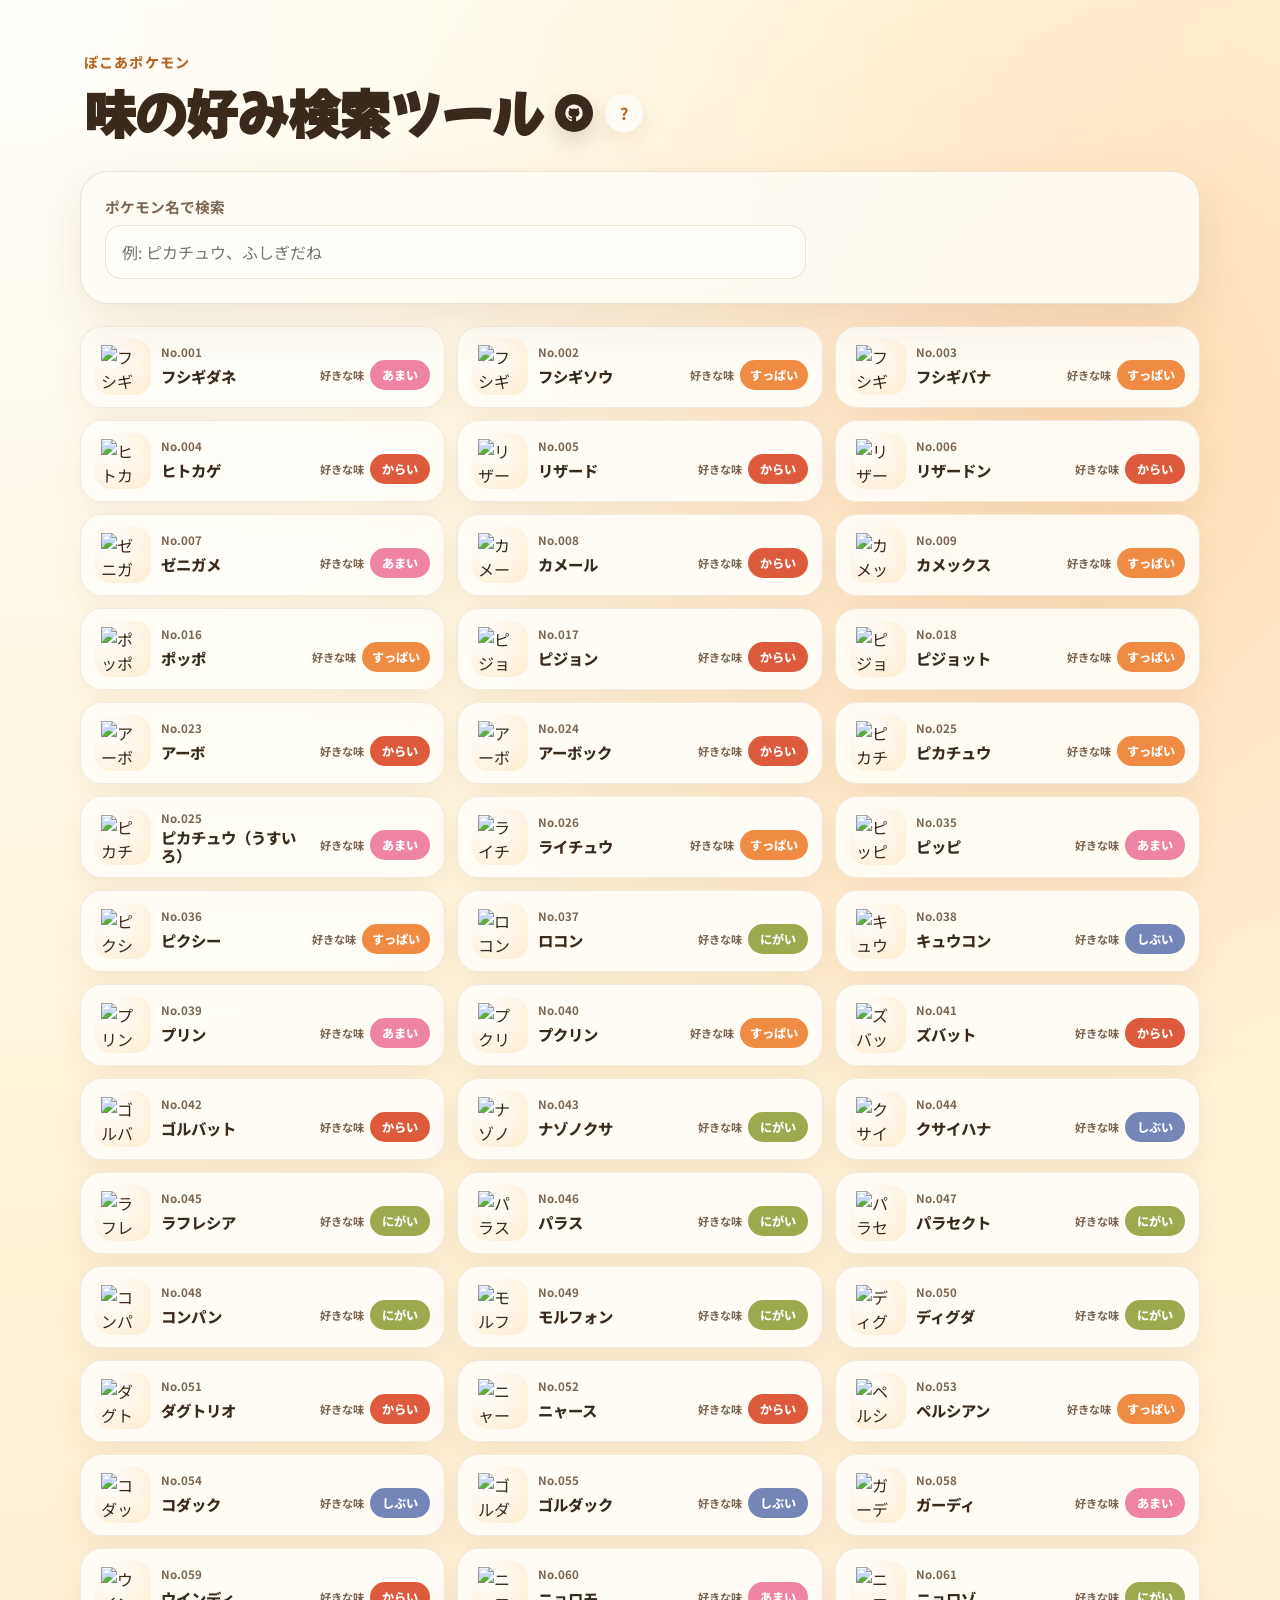
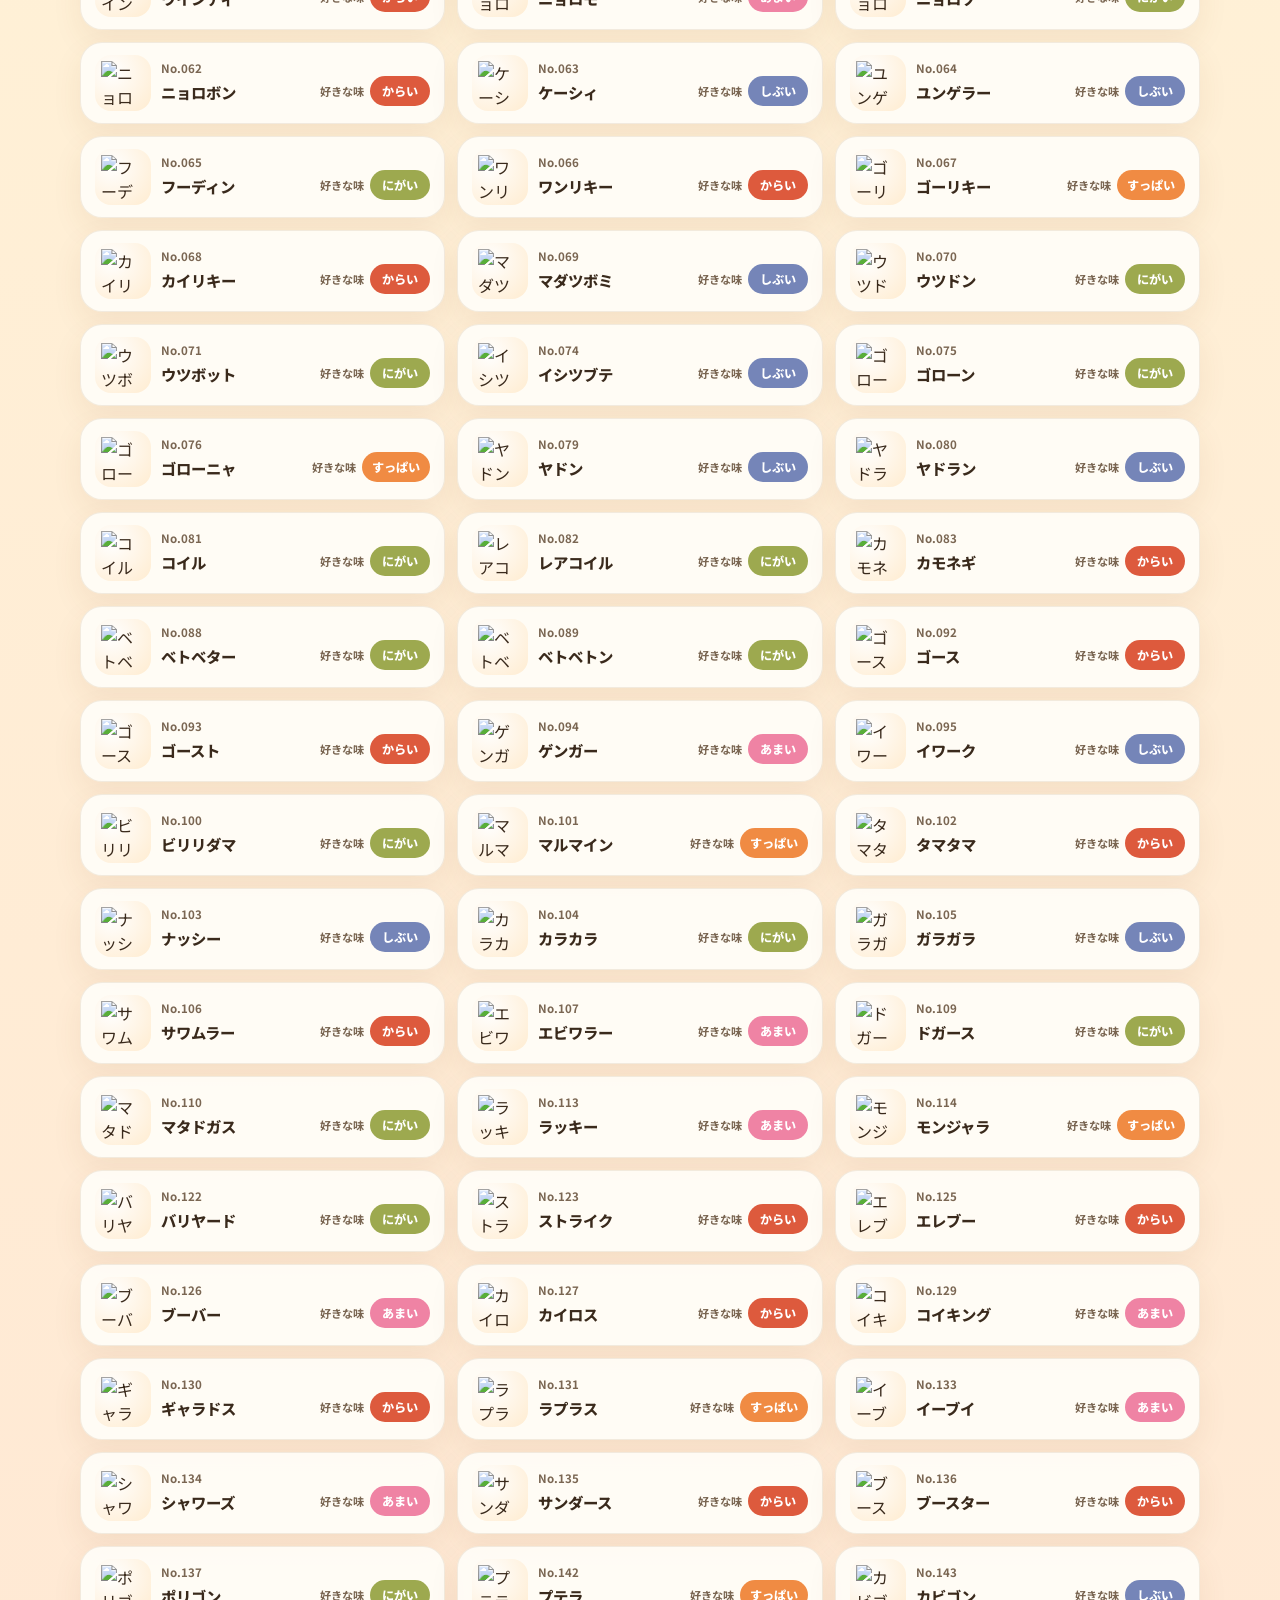
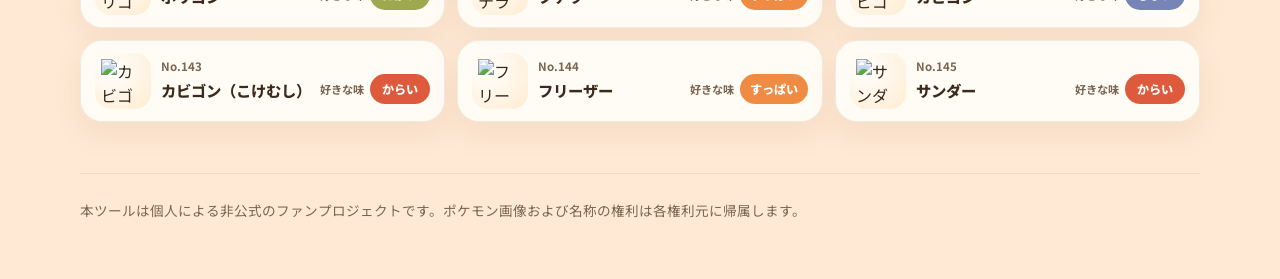
==== commit b1e8db45: "Use GitHub icon in header" ====
--- a/index.html
+++ b/index.html
@@ -93,16 +93,31 @@
   display: inline-flex;
   align-items: center;
   justify-content: center;
+  width: 38px;
   height: 38px;
-  padding: 0 14px;
   border-radius: 999px;
   background: #3a2a1c;
   color: #fff8ef;
   box-shadow: 0 10px 24px rgba(58, 42, 28, 0.18);
-  font-size: 0.84rem;
-  font-weight: 800;
   text-decoration: none;
+}
+
+.hero-github-link svg {
+  width: 18px;
+  height: 18px;
+  fill: currentColor;
+}
+
+.sr-only {
+  position: absolute;
+  width: 1px;
+  height: 1px;
+  padding: 0;
+  margin: -1px;
+  overflow: hidden;
+  clip: rect(0, 0, 0, 0);
   white-space: nowrap;
+  border: 0;
 }
 
 .hero-help-pop {
@@ -513,9 +528,13 @@
   }
 
   .hero-github-link {
+    width: 34px;
     height: 34px;
-    padding: 0 12px;
-    font-size: 0.74rem;
+  }
+
+  .hero-github-link svg {
+    width: 16px;
+    height: 16px;
   }
 
   .hero-help-pop {
@@ -660,7 +679,8 @@
           href="https://github.com/KoichiKiyokawa/pokopia-tools/tree/main"
           target="_blank"
           rel="noreferrer"
-        >GitHub</a>
+          aria-label="GitHub リポジトリを開く"
+        ><svg viewBox="0 0 24 24" aria-hidden="true"><path d="M12 .5C5.65.5.5 5.66.5 12.02c0 5.09 3.3 9.41 7.87 10.94.58.11.79-.25.79-.56 0-.28-.01-1.19-.02-2.16-3.2.7-3.88-1.36-3.88-1.36-.52-1.34-1.28-1.69-1.28-1.69-1.04-.71.08-.69.08-.69 1.15.08 1.75 1.18 1.75 1.18 1.02 1.76 2.68 1.25 3.33.96.1-.74.4-1.25.72-1.54-2.55-.29-5.23-1.28-5.23-5.68 0-1.25.45-2.26 1.18-3.06-.12-.29-.51-1.45.11-3.03 0 0 .97-.31 3.17 1.17a10.9 10.9 0 0 1 5.77 0c2.2-1.48 3.17-1.17 3.17-1.17.62 1.58.23 2.74.11 3.03.73.8 1.18 1.81 1.18 3.06 0 4.41-2.68 5.38-5.24 5.67.41.35.77 1.03.77 2.09 0 1.51-.01 2.72-.01 3.09 0 .31.21.67.8.56A11.53 11.53 0 0 0 23.5 12.02C23.5 5.66 18.35.5 12 .5Z"></path></svg><span class="sr-only">GitHub</span></a>
         <button
           id="heroHelpButton"
           class="hero-help"
@@ -2849,8 +2869,6 @@
     "iconUrl": "https://img.game8.jp/7456822/825ff9efeaa151a641a88bf5f1a238cb.png/show"
   }
 ];
-  </script>
-  <script>
 const pokemonData = Array.isArray(window.POKEMON_TASTES) ? window.POKEMON_TASTES : [];
 
 const ITEMS_PER_PAGE = 24;
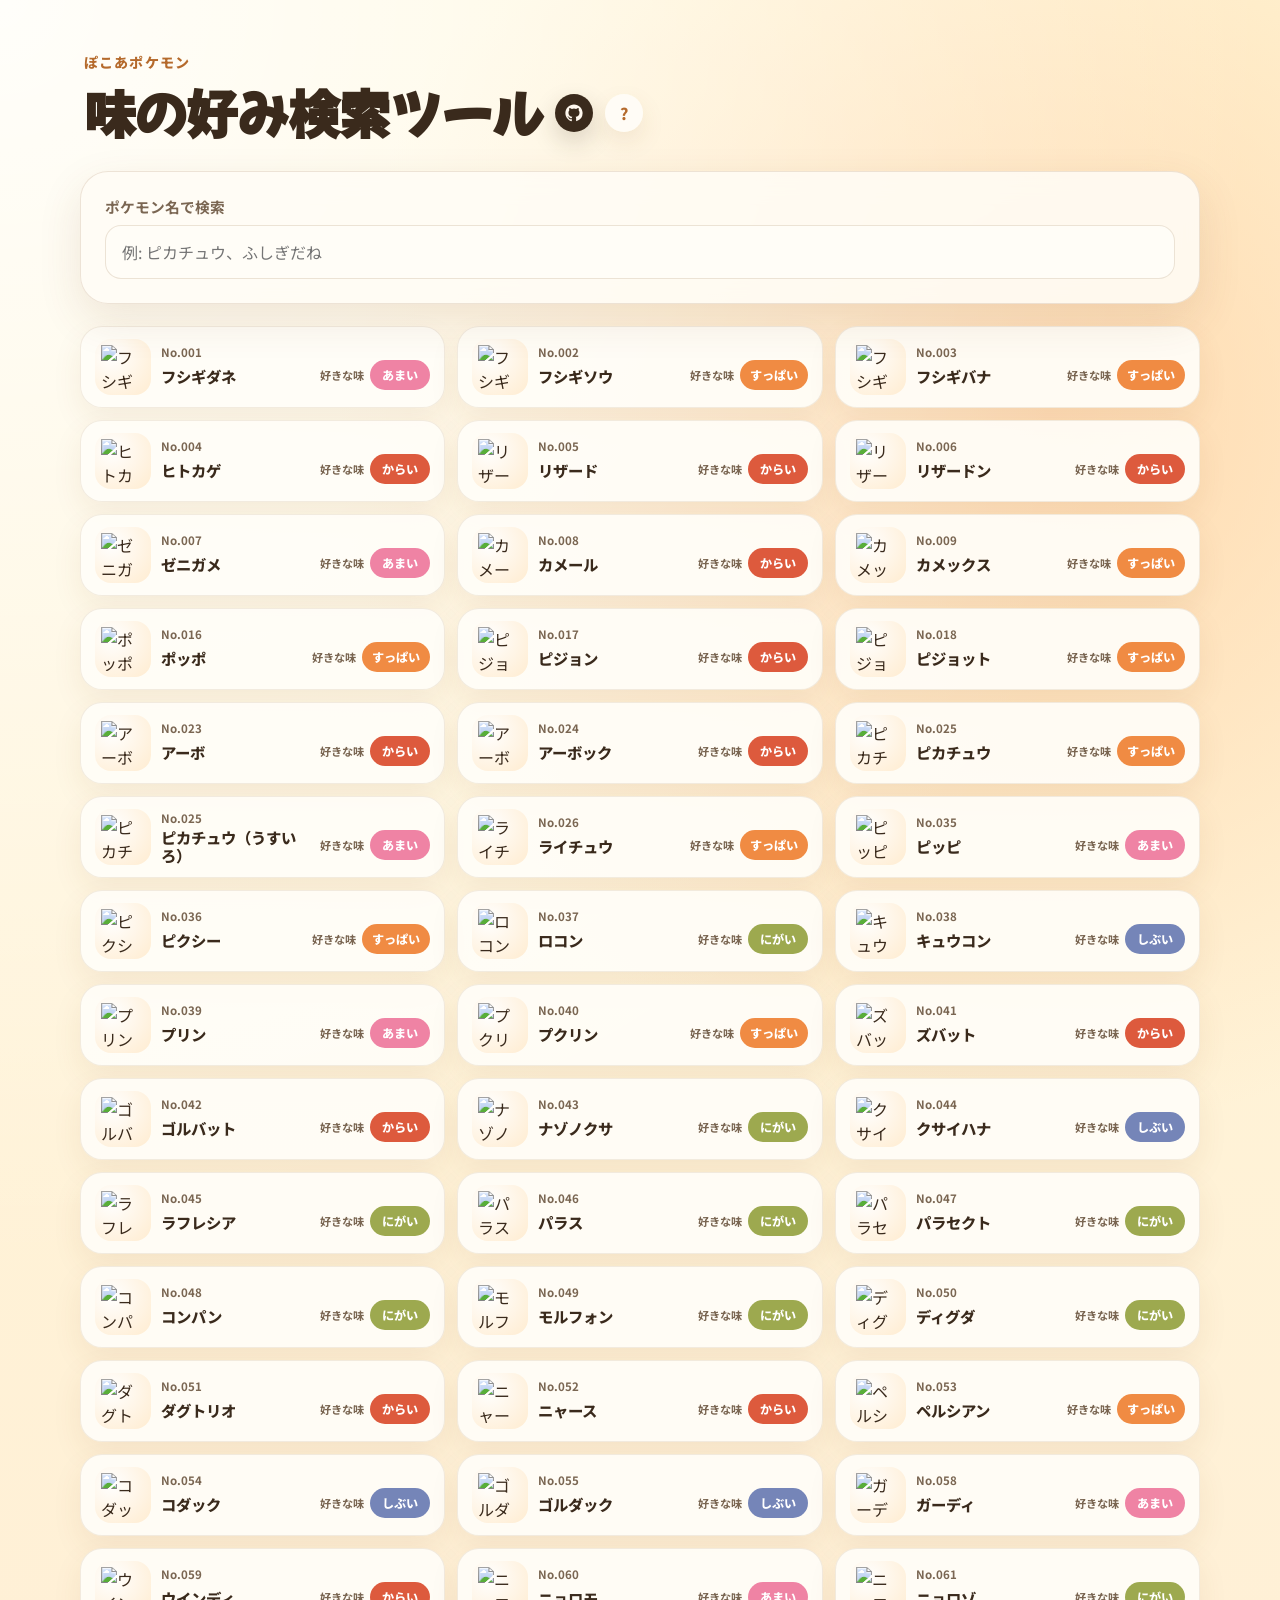
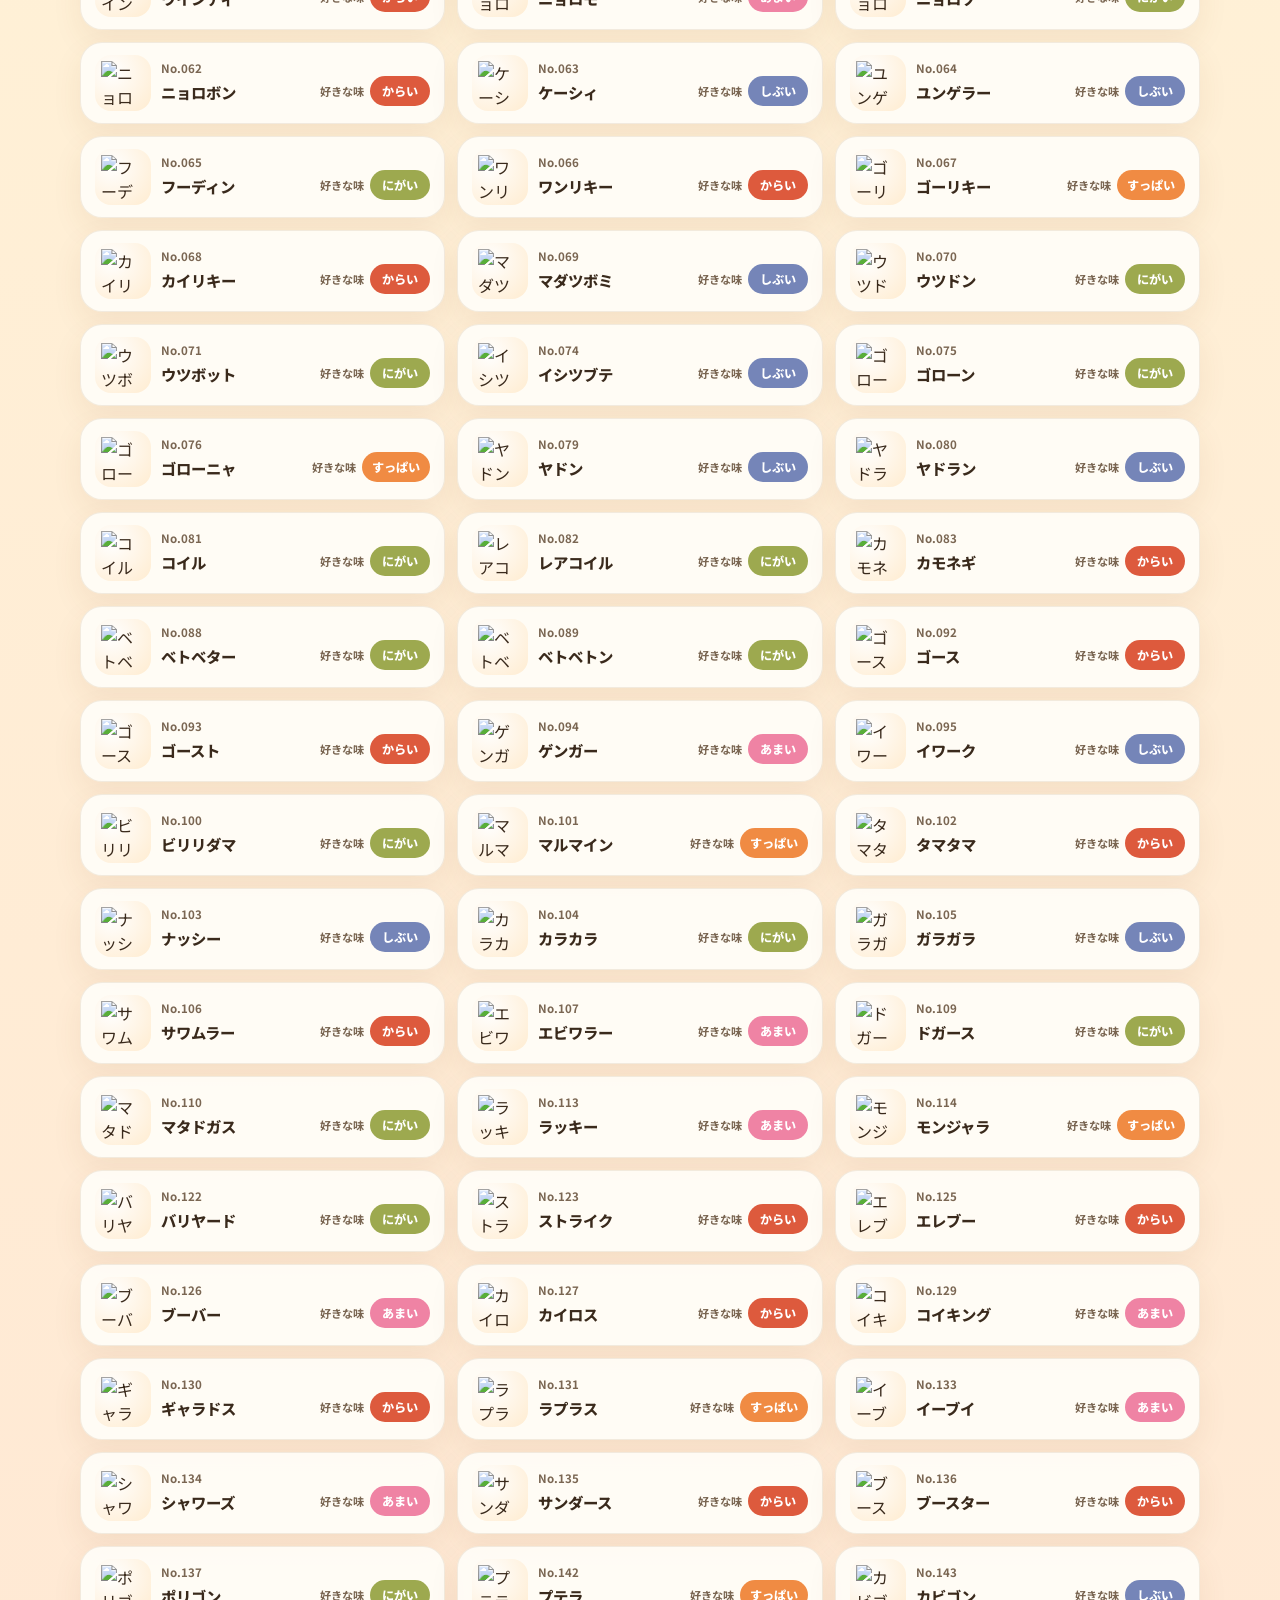
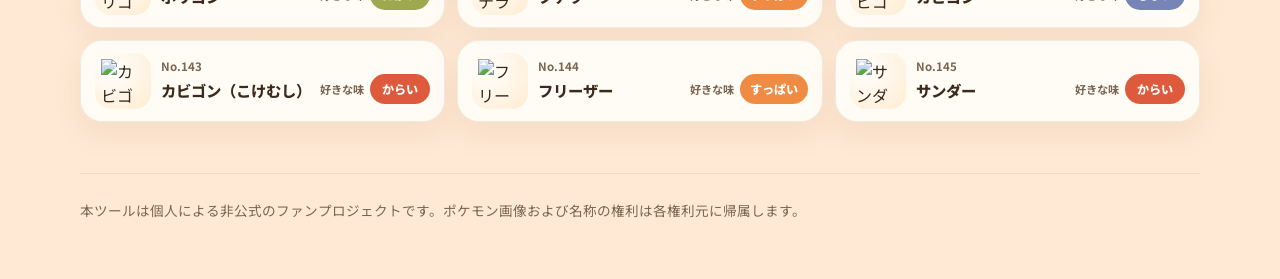
==== commit 4d58c2a6: "Expand desktop search bar width" ====
--- a/index.html
+++ b/index.html
@@ -164,8 +164,8 @@
 
 .controls {
   display: grid;
-  grid-template-columns: minmax(0, 2fr) minmax(180px, 1fr);
-  gap: 18px;
+  grid-template-columns: 1fr;
+  gap: 14px;
   padding: 24px;
 }
 
@@ -173,6 +173,7 @@
   display: flex;
   flex-direction: column;
   gap: 8px;
+  width: 100%;
 }
 
 .field label {
